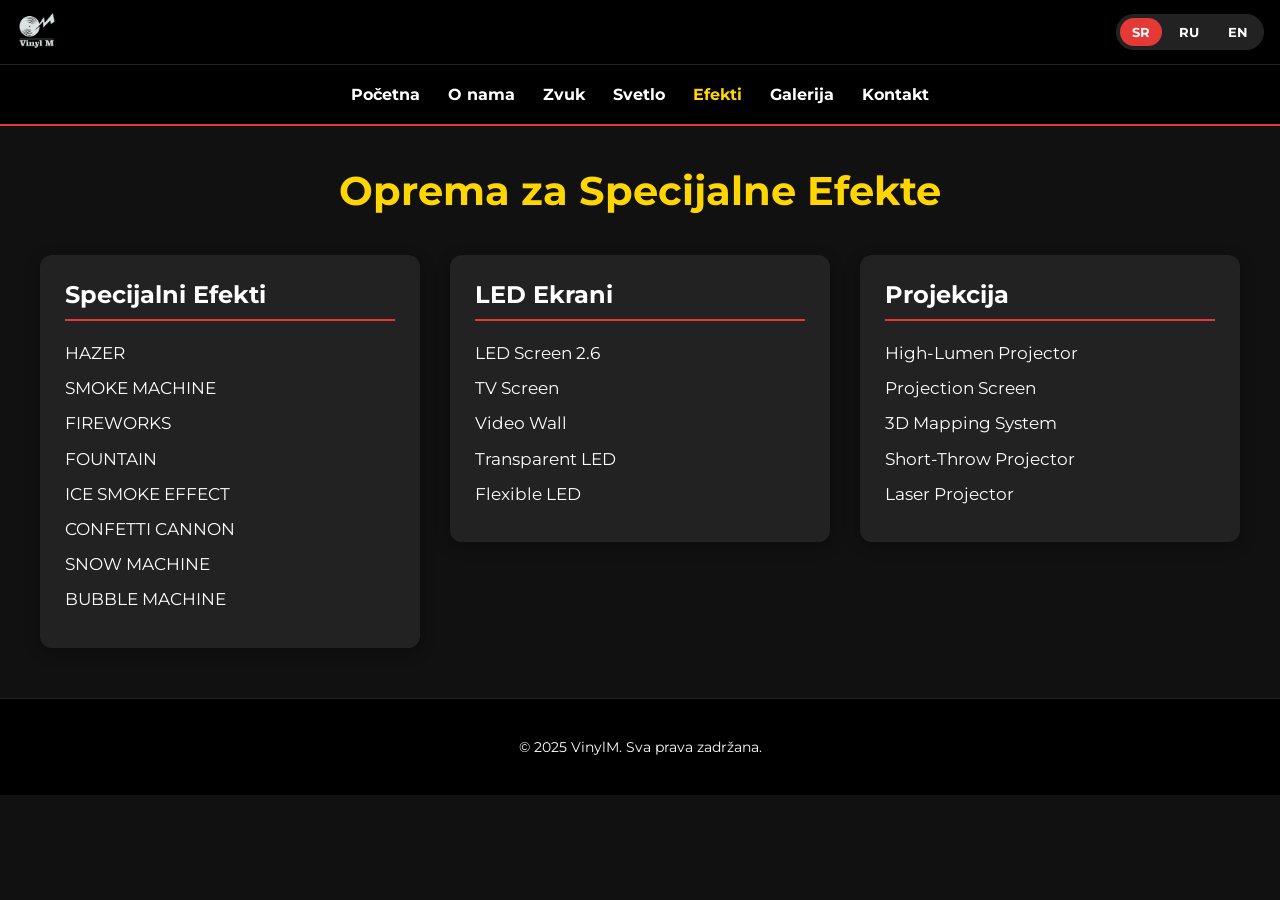
==== effects.html @ 3278a68f "Add files via upload" ====
<!DOCTYPE html>
<html lang="sr-Latn">
<head>
  <meta charset="UTF-8">
  <meta name="viewport" content="width=device-width, initial-scale=1.0">
  <title>VinylM — Specijalni Efekti</title>
  <link href="https://fonts.googleapis.com/css?family=Montserrat:400,700&display=swap" rel="stylesheet">
  <link rel="stylesheet" href="https://cdnjs.cloudflare.com/ajax/libs/font-awesome/6.1.1/css/all.min.css">
  <style>
    /* ОБЩИЕ СТИЛИ И ПЕРЕМЕННЫЕ */
    :root {
      --color-primary-red: #e53935;
      --color-accent-yellow: #ffd600;
      --color-dark: #111;
      --color-light: #fff;
      --color-gray: #222;
    }
    body {
      margin: 0;
      font-family: 'Montserrat', sans-serif;
      background: var(--color-dark);
      color: var(--color-light);
      overflow-x: hidden;
    }
    .container {
      padding: 0 16px;
      max-width: 1200px;
      margin: 0 auto;
    }

    /* АНИМАЦИЯ ПОЯВЛЕНИЯ */
    .fade-in-section {
      opacity: 0;
      transform: translateY(30px);
      transition: opacity 0.8s ease-out, transform 0.8s ease-out;
    }
    body.loaded .fade-in-section {
      opacity: 1;
      transform: translateY(0);
    }

    /* ШАПКА */
    header {
      padding: 10px 16px;
      display: flex;
      justify-content: space-between;
      align-items: center;
      background: #000;
    }
    .logo {
      height: 40px;
      width: auto;
    }
    .lang-switcher {
      display: flex;
      gap: 5px;
      background: var(--color-gray);
      border-radius: 20px;
      padding: 4px;
    }
    .lang-switcher button {
      background: none;
      border: none;
      color: var(--color-light);
      font-family: 'Montserrat', sans-serif;
      font-weight: 700;
      padding: 6px 12px;
      cursor: pointer;
      border-radius: 16px;
      transition: background 0.3s, color 0.3s;
    }
    .lang-switcher button.active {
      background: var(--color-primary-red);
      color: var(--color-light);
    }

    /* ГЛАВНОЕ МЕНЮ */
    .main-nav {
      background: #000;
      padding: 15px 0;
      border-top: 1px solid var(--color-gray);
      border-bottom: 2px solid var(--color-primary-red);
      text-align: center;
    }
    .main-nav a {
      color: var(--color-light);
      text-decoration: none;
      margin: 5px 12px;
      font-weight: 700;
      transition: color 0.3s;
      display: inline-block;
    }
    .main-nav a:hover, .main-nav a.active {
      color: var(--color-accent-yellow);
    }

    /* СТИЛИ СТРАНИЦЫ ОБОРУДОВАНИЯ */
    .page-title {
        font-size: 2.5em;
        text-align: center;
        margin: 40px 0;
        color: var(--color-accent-yellow);
    }
    .equipment-grid {
        display: grid;
        grid-template-columns: repeat(auto-fit, minmax(320px, 1fr));
        gap: 30px;
        align-items: start;
    }
    .equipment-category {
        background-color: var(--color-gray);
        border-radius: 12px;
        padding: 25px;
        box-shadow: 0 4px 15px rgba(0,0,0,0.3);
    }
    .equipment-category h3 {
        font-size: 1.5em;
        color: var(--color-light);
        margin: 0 0 20px 0;
        padding-bottom: 10px;
        border-bottom: 2px solid var(--color-primary-red);
    }
    .equipment-list {
        list-style: none;
        padding: 0;
        margin: 0;
    }
    .equipment-list li {
        margin-bottom: 10px;
        font-size: 1.05em;
        line-height: 1.5;
    }

    /* ПОДВАЛ */
    footer {
      background: #000;
      text-align: center;
      padding: 25px;
      margin-top: 50px;
      border-top: 1px solid var(--color-gray);
      font-size: 0.9em;
    }

    /* НИЖНЕЕ МЕНЮ */
    .bottom-nav {
      position: fixed;
      bottom: 0;
      left: 0;
      right: 0;
      background: #000;
      display: none;
      justify-content: space-around;
      border-top: 2px solid var(--color-primary-red);
      padding: 8px 0;
      z-index: 1000;
    }
    .bottom-nav a {
      color: var(--color-light);
      font-size: 1.5em;
      transition: color 0.3s;
    }
    .bottom-nav a:hover, .bottom-nav a.active {
      color: var(--color-accent-yellow);
    }
    
    /* Адаптивность */
    @media (max-width: 768px) {
      .bottom-nav { display: flex; }
      .page-title { font-size: 1.8em; }
    }

  </style>
</head>
<body class="">

  <header>
    <a href="index.html"><img src="images/logo.png" alt="VinylM Logo" class="logo"></a>
    <div class="lang-switcher">
      <button onclick="changeLanguage('sr')" class="active">SR</button>
      <button onclick="changeLanguage('ru')">RU</button>
      <button onclick="changeLanguage('en')">EN</button>
    </div>
  </header>
  
  <nav class="main-nav">
    <a href="index.html" data-lang-key="navHome">Главная</a>
    <a href="index.html#about" data-lang-key="navAbout">О компании</a>
    <a href="sound.html" data-lang-key="navSound">Звук</a>
    <a href="light.html" data-lang-key="navLight">Свет</a>
    <a href="effects.html" class="active" data-lang-key="navEffects">Эффекты</a>
    <a href="gallery.html" data-lang-key="navGallery">Галерея</a>
    <a href="index.html#contact" data-lang-key="navContact">Контакты</a>
  </nav>

  <main class="container">
    <h1 class="page-title fade-in-section" data-lang-key="pageTitle">Оборудование для спецэффектов</h1>

    <div class="equipment-grid">
      
      <div class="equipment-category fade-in-section">
        <h3 data-lang-key="catEffects">Спецэффекты</h3>
        <ul class="equipment-list">
          <li>HAZER</li>
          <li>SMOKE MACHINE</li>
          <li>FIREWORKS</li>
          <li>FOUNTAIN</li>
          <li>ICE SMOKE EFFECT</li>
          <li>CONFETTI CANNON</li>
          <li>SNOW MACHINE</li>
          <li>BUBBLE MACHINE</li>
        </ul>
      </div>

      <div class="equipment-category fade-in-section">
        <h3 data-lang-key="catLed">Светодиодные Экраны</h3>
        <ul class="equipment-list">
          <li>LED Screen 2.6</li>
          <li>TV Screen</li>
          <li>Video Wall</li>
          <li>Transparent LED</li>
          <li>Flexible LED</li>
        </ul>
      </div>

      <div class="equipment-category fade-in-section">
        <h3 data-lang-key="catProjection">Проекция</h3>
        <ul class="equipment-list">
          <li>High-Lumen Projector</li>
          <li>Projection Screen</li>
          <li>3D Mapping System</li>
          <li>Short-Throw Projector</li>
          <li>Laser Projector</li>
        </ul>
      </div>

    </div>
  </main>
  
  <footer>
    <p>&copy; 2025 VinylM. <span data-lang-key="footerRights">Все права защищены.</span></p>
  </footer>

  <nav class="bottom-nav">
    <a href="index.html"><i class="fas fa-home"></i></a>
    <a href="index.html#about"><i class="fas fa-info-circle"></i></a>
    <a href="gallery.html"><i class="fas fa-images"></i></a>
    <a href="index.html#contact"><i class="fas fa-envelope"></i></a>
  </nav>

  <script>
    const langData = {
      "sr": {
        "navHome": "Početna", "navAbout": "O nama", "navSound": "Zvuk", "navLight": "Svetlo", "navEffects": "Efekti", "navGallery": "Galerija", "navContact": "Kontakt",
        "pageTitle": "Oprema za Specijalne Efekte",
        "catEffects": "Specijalni Efekti",
        "catLed": "LED Ekrani",
        "catProjection": "Projekcija",
        "footerRights": "Sva prava zadržana."
      },
      "ru": {
        "navHome": "Главная", "navAbout": "О компании", "navSound": "Звук", "navLight": "Свет", "navEffects": "Эффекты", "navGallery": "Галерея", "navContact": "Контакты",
        "pageTitle": "Оборудование для Спецэффектов",
        "catEffects": "Спецэффекты",
        "catLed": "Светодиодные Экраны",
        "catProjection": "Проекция",
        "footerRights": "Все права защищены."
      },
      "en": {
        "navHome": "Home", "navAbout": "About Us", "navSound": "Sound", "navLight": "Light", "navEffects": "Effects", "navGallery": "Gallery", "navContact": "Contact",
        "pageTitle": "Special Effects Equipment",
        "catEffects": "Special Effects",
        "catLed": "LED Screens",
        "catProjection": "Projection",
        "footerRights": "All rights reserved."
      }
    };

    function changeLanguage(lang) {
        document.documentElement.lang = lang === 'sr' ? 'sr-Latn' : lang;
        document.querySelectorAll('[data-lang-key]').forEach(element => {
            const key = element.getAttribute('data-lang-key');
            if (langData[lang][key]) {
                element.innerHTML = langData[lang][key];
            }
        });
        document.querySelectorAll('.lang-switcher button').forEach(button => {
            button.classList.remove('active');
        });
        document.querySelector(`.lang-switcher button[onclick="changeLanguage('${lang}')"]`).classList.add('active');
        document.title = (lang === 'sr') ? 'VinylM — Specijalni Efekti' : (lang === 'ru') ? 'VinylM — Спецэффекты' : 'VinylM — Special Effects';
    }

    document.addEventListener('DOMContentLoaded', () => {
        changeLanguage('sr');
        setTimeout(() => {
            document.body.classList.add('loaded');
        }, 100);
    });
  </script>
</body>
</html>
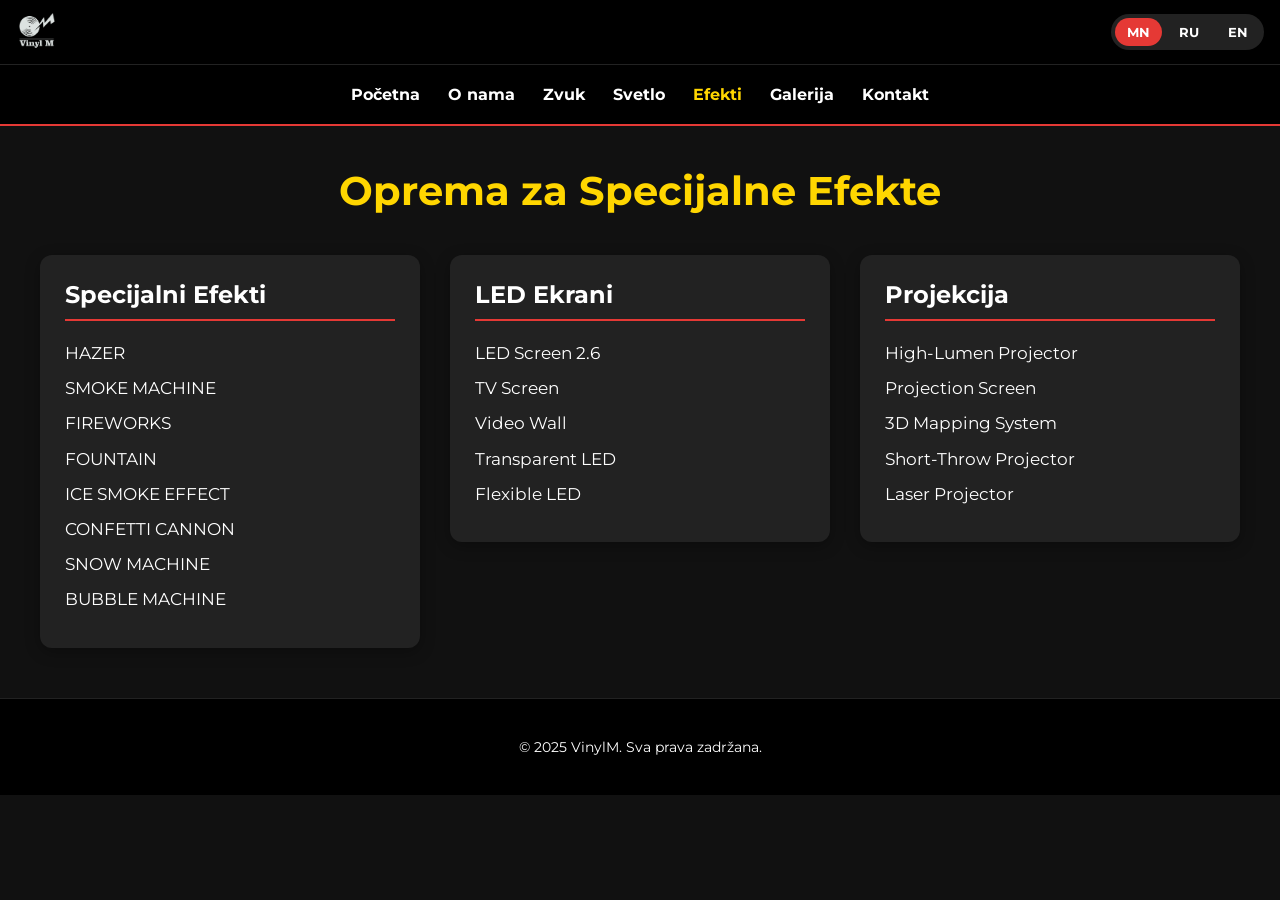
==== commit 7d6fea86: "Update effects.html" ====
--- a/effects.html
+++ b/effects.html
@@ -176,7 +176,7 @@
   <header>
     <a href="index.html"><img src="images/logo.png" alt="VinylM Logo" class="logo"></a>
     <div class="lang-switcher">
-      <button onclick="changeLanguage('sr')" class="active">SR</button>
+      <button onclick="changeLanguage('sr')" class="active">MN</button>
       <button onclick="changeLanguage('ru')">RU</button>
       <button onclick="changeLanguage('en')">EN</button>
     </div>
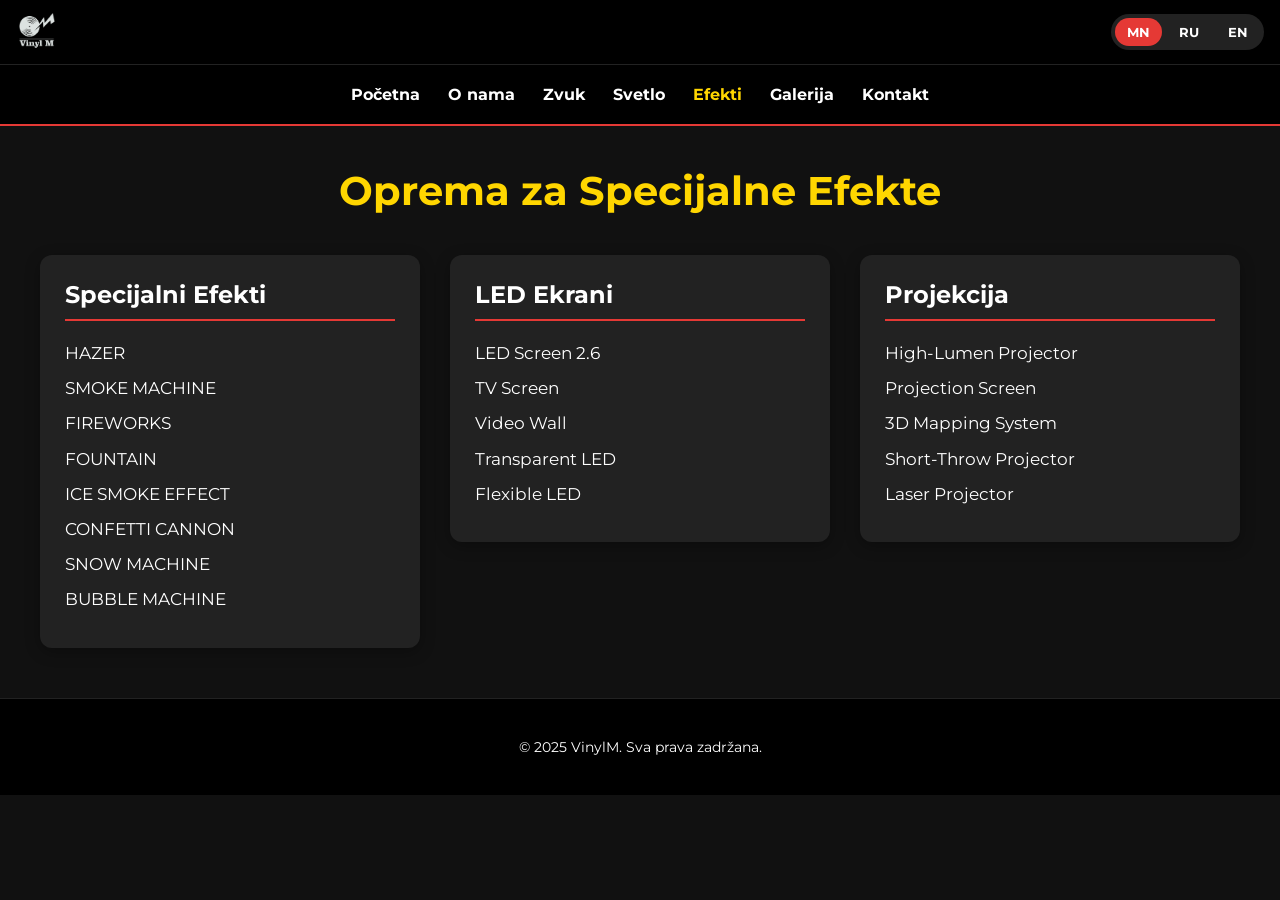
==== commit c73e6085: "Update effects.html" ====
--- a/effects.html
+++ b/effects.html
@@ -241,10 +241,10 @@
   </footer>
 
   <nav class="bottom-nav">
-    <a href="index.html"><i class="fas fa-home"></i></a>
-    <a href="index.html#about"><i class="fas fa-info-circle"></i></a>
+    <a href="main.html"><i class="fas fa-home"></i></a>
+    <a href="main.html#about"><i class="fas fa-info-circle"></i></a>
     <a href="gallery.html"><i class="fas fa-images"></i></a>
-    <a href="index.html#contact"><i class="fas fa-envelope"></i></a>
+    <a href="main.html#contact"><i class="fas fa-envelope"></i></a>
   </nav>
 
   <script>
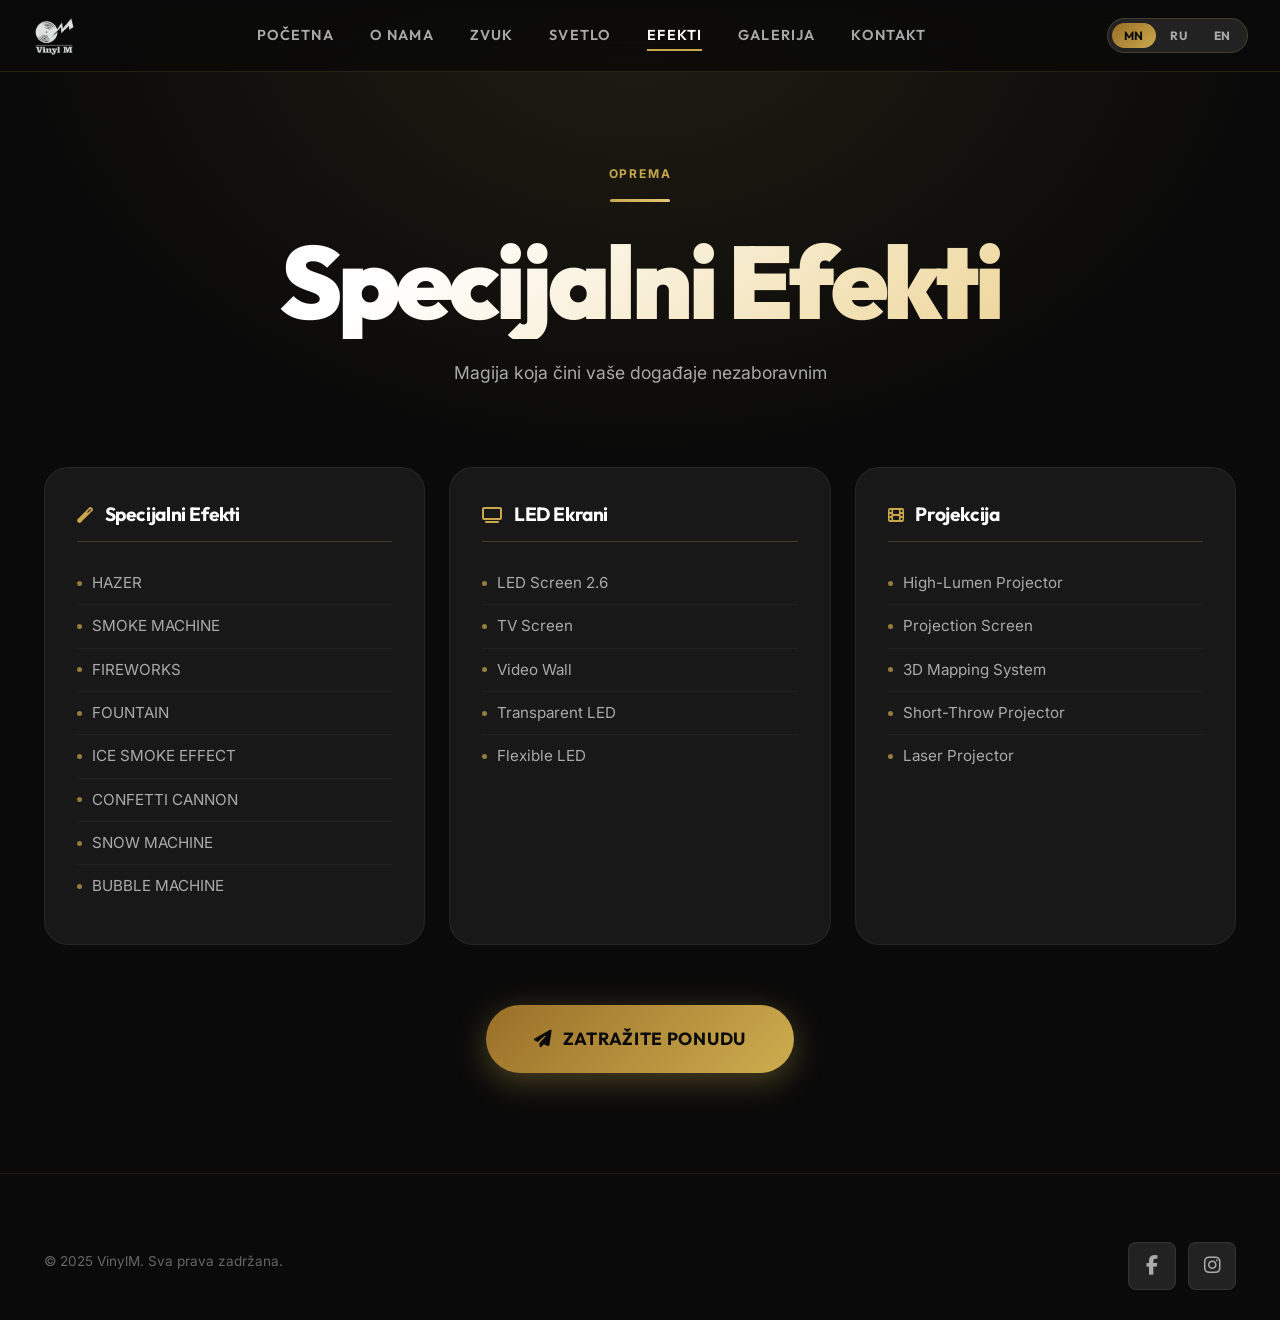
==== commit 274b89de: "Add files via upload" ====
--- a/effects.html
+++ b/effects.html
@@ -4,298 +4,175 @@
   <meta charset="UTF-8">
   <meta name="viewport" content="width=device-width, initial-scale=1.0">
   <title>VinylM — Specijalni Efekti</title>
-  <link href="https://fonts.googleapis.com/css?family=Montserrat:400,700&display=swap" rel="stylesheet">
+  <meta name="description" content="Specijalni efekti: hazer, confetti cannons, LED ekrani, video zidovi, 3D mapping i laserski projektori za nezaboravne događaje.">
+  <link rel="preconnect" href="https://fonts.googleapis.com">
+  <link rel="preconnect" href="https://fonts.gstatic.com" crossorigin>
+  <link href="https://fonts.googleapis.com/css2?family=Outfit:wght@300;400;600;700;900&family=Inter:wght@300;400;500;600&display=swap" rel="stylesheet">
   <link rel="stylesheet" href="https://cdnjs.cloudflare.com/ajax/libs/font-awesome/6.1.1/css/all.min.css">
-  <style>
-    /* ОБЩИЕ СТИЛИ И ПЕРЕМЕННЫЕ */
-    :root {
-      --color-primary-red: #e53935;
-      --color-accent-yellow: #ffd600;
-      --color-dark: #111;
-      --color-light: #fff;
-      --color-gray: #222;
-    }
-    body {
-      margin: 0;
-      font-family: 'Montserrat', sans-serif;
-      background: var(--color-dark);
-      color: var(--color-light);
-      overflow-x: hidden;
-    }
-    .container {
-      padding: 0 16px;
-      max-width: 1200px;
-      margin: 0 auto;
-    }
+  <link rel="stylesheet" href="style.css">
+</head>
+<body>
 
-    /* АНИМАЦИЯ ПОЯВЛЕНИЯ */
-    .fade-in-section {
-      opacity: 0;
-      transform: translateY(30px);
-      transition: opacity 0.8s ease-out, transform 0.8s ease-out;
-    }
-    body.loaded .fade-in-section {
-      opacity: 1;
-      transform: translateY(0);
-    }
+  <div class="scroll-progress" id="scrollProgress"></div>
 
-    /* ШАПКА */
-    header {
-      padding: 10px 16px;
-      display: flex;
-      justify-content: space-between;
-      align-items: center;
-      background: #000;
-    }
-    .logo {
-      height: 40px;
-      width: auto;
-    }
-    .lang-switcher {
-      display: flex;
-      gap: 5px;
-      background: var(--color-gray);
-      border-radius: 20px;
-      padding: 4px;
-    }
-    .lang-switcher button {
-      background: none;
-      border: none;
-      color: var(--color-light);
-      font-family: 'Montserrat', sans-serif;
-      font-weight: 700;
-      padding: 6px 12px;
-      cursor: pointer;
-      border-radius: 16px;
-      transition: background 0.3s, color 0.3s;
-    }
-    .lang-switcher button.active {
-      background: var(--color-primary-red);
-      color: var(--color-light);
-    }
-
-    /* ГЛАВНОЕ МЕНЮ */
-    .main-nav {
-      background: #000;
-      padding: 15px 0;
-      border-top: 1px solid var(--color-gray);
-      border-bottom: 2px solid var(--color-primary-red);
-      text-align: center;
-    }
-    .main-nav a {
-      color: var(--color-light);
-      text-decoration: none;
-      margin: 5px 12px;
-      font-weight: 700;
-      transition: color 0.3s;
-      display: inline-block;
-    }
-    .main-nav a:hover, .main-nav a.active {
-      color: var(--color-accent-yellow);
-    }
-
-    /* СТИЛИ СТРАНИЦЫ ОБОРУДОВАНИЯ */
-    .page-title {
-        font-size: 2.5em;
-        text-align: center;
-        margin: 40px 0;
-        color: var(--color-accent-yellow);
-    }
-    .equipment-grid {
-        display: grid;
-        grid-template-columns: repeat(auto-fit, minmax(320px, 1fr));
-        gap: 30px;
-        align-items: start;
-    }
-    .equipment-category {
-        background-color: var(--color-gray);
-        border-radius: 12px;
-        padding: 25px;
-        box-shadow: 0 4px 15px rgba(0,0,0,0.3);
-    }
-    .equipment-category h3 {
-        font-size: 1.5em;
-        color: var(--color-light);
-        margin: 0 0 20px 0;
-        padding-bottom: 10px;
-        border-bottom: 2px solid var(--color-primary-red);
-    }
-    .equipment-list {
-        list-style: none;
-        padding: 0;
-        margin: 0;
-    }
-    .equipment-list li {
-        margin-bottom: 10px;
-        font-size: 1.05em;
-        line-height: 1.5;
-    }
-
-    /* ПОДВАЛ */
-    footer {
-      background: #000;
-      text-align: center;
-      padding: 25px;
-      margin-top: 50px;
-      border-top: 1px solid var(--color-gray);
-      font-size: 0.9em;
-    }
-
-    /* НИЖНЕЕ МЕНЮ */
-    .bottom-nav {
-      position: fixed;
-      bottom: 0;
-      left: 0;
-      right: 0;
-      background: #000;
-      display: none;
-      justify-content: space-around;
-      border-top: 2px solid var(--color-primary-red);
-      padding: 8px 0;
-      z-index: 1000;
-    }
-    .bottom-nav a {
-      color: var(--color-light);
-      font-size: 1.5em;
-      transition: color 0.3s;
-    }
-    .bottom-nav a:hover, .bottom-nav a.active {
-      color: var(--color-accent-yellow);
-    }
-    
-    /* Адаптивность */
-    @media (max-width: 768px) {
-      .bottom-nav { display: flex; }
-      .page-title { font-size: 1.8em; }
-    }
-
-  </style>
-</head>
-<body class="">
-
-  <header>
-    <a href="index.html"><img src="images/logo.png" alt="VinylM Logo" class="logo"></a>
-    <div class="lang-switcher">
-      <button onclick="changeLanguage('sr')" class="active">MN</button>
-      <button onclick="changeLanguage('ru')">RU</button>
-      <button onclick="changeLanguage('en')">EN</button>
+  <header class="site-header" id="siteHeader">
+    <a href="index.html" class="header-logo"><img src="images/logo.png" alt="VinylM Logo"></a>
+    <nav class="header-nav">
+      <a href="main.html" data-lang-key="navHome">Početna</a>
+      <a href="main.html#about" data-lang-key="navAbout">O nama</a>
+      <a href="sound.html" data-lang-key="navSound">Zvuk</a>
+      <a href="light.html" data-lang-key="navLight">Svetlo</a>
+      <a href="effects.html" class="active" data-lang-key="navEffects">Efekti</a>
+      <a href="gallery.html" data-lang-key="navGallery">Galerija</a>
+      <a href="main.html#contact" data-lang-key="navContact">Kontakt</a>
+    </nav>
+    <div class="header-right">
+      <div class="lang-switcher">
+        <button onclick="changeLanguage('sr')" class="active" id="langBtn-sr">MN</button>
+        <button onclick="changeLanguage('ru')" id="langBtn-ru">RU</button>
+        <button onclick="changeLanguage('en')" id="langBtn-en">EN</button>
+      </div>
+      <button class="hamburger" id="hamburger"><span></span><span></span><span></span></button>
     </div>
   </header>
-  
-  <nav class="main-nav">
-    <a href="index.html" data-lang-key="navHome">Главная</a>
-    <a href="index.html#about" data-lang-key="navAbout">О компании</a>
-    <a href="sound.html" data-lang-key="navSound">Звук</a>
-    <a href="light.html" data-lang-key="navLight">Свет</a>
-    <a href="effects.html" class="active" data-lang-key="navEffects">Эффекты</a>
-    <a href="gallery.html" data-lang-key="navGallery">Галерея</a>
-    <a href="index.html#contact" data-lang-key="navContact">Контакты</a>
+
+  <nav class="mobile-nav" id="mobileNav">
+    <a href="main.html" data-lang-key="navHome">Početna</a>
+    <a href="main.html#about" data-lang-key="navAbout">O nama</a>
+    <a href="sound.html" data-lang-key="navSound">Zvuk</a>
+    <a href="light.html" data-lang-key="navLight">Svetlo</a>
+    <a href="effects.html" class="active" data-lang-key="navEffects">Efekti</a>
+    <a href="gallery.html" data-lang-key="navGallery">Galerija</a>
+    <a href="main.html#contact" data-lang-key="navContact">Kontakt</a>
+    <div class="lang-switcher" style="margin-top:20px">
+      <button onclick="changeLanguage('sr')" class="active" id="mLangBtn-sr">MN</button>
+      <button onclick="changeLanguage('ru')" id="mLangBtn-ru">RU</button>
+      <button onclick="changeLanguage('en')" id="mLangBtn-en">EN</button>
+    </div>
   </nav>
 
-  <main class="container">
-    <h1 class="page-title fade-in-section" data-lang-key="pageTitle">Оборудование для спецэффектов</h1>
+  <div class="page-hero">
+    <div class="container">
+      <span class="section-label" data-lang-key="pageLabel">Oprema</span>
+      <div class="gold-divider"></div>
+      <h1 class="page-hero-title reveal" data-lang-key="pageTitle">Specijalni Efekti</h1>
+      <p class="page-hero-sub reveal delay-1" data-lang-key="pageSub">Magija koja čini vaše događaje nezaboravnim</p>
+    </div>
+  </div>
 
-    <div class="equipment-grid">
-      
-      <div class="equipment-category fade-in-section">
-        <h3 data-lang-key="catEffects">Спецэффекты</h3>
-        <ul class="equipment-list">
-          <li>HAZER</li>
-          <li>SMOKE MACHINE</li>
-          <li>FIREWORKS</li>
-          <li>FOUNTAIN</li>
-          <li>ICE SMOKE EFFECT</li>
-          <li>CONFETTI CANNON</li>
-          <li>SNOW MACHINE</li>
-          <li>BUBBLE MACHINE</li>
-        </ul>
+  <main class="section" style="padding-top:0;">
+    <div class="container">
+      <div class="equipment-grid">
+
+        <div class="equipment-category reveal">
+          <h3><i class="fas fa-magic"></i> <span data-lang-key="catEffects">Specijalni Efekti</span></h3>
+          <ul class="equipment-list">
+            <li>HAZER</li>
+            <li>SMOKE MACHINE</li>
+            <li>FIREWORKS</li>
+            <li>FOUNTAIN</li>
+            <li>ICE SMOKE EFFECT</li>
+            <li>CONFETTI CANNON</li>
+            <li>SNOW MACHINE</li>
+            <li>BUBBLE MACHINE</li>
+          </ul>
+        </div>
+
+        <div class="equipment-category reveal delay-1">
+          <h3><i class="fas fa-tv"></i> <span data-lang-key="catLed">LED Ekrani</span></h3>
+          <ul class="equipment-list">
+            <li>LED Screen 2.6</li>
+            <li>TV Screen</li>
+            <li>Video Wall</li>
+            <li>Transparent LED</li>
+            <li>Flexible LED</li>
+          </ul>
+        </div>
+
+        <div class="equipment-category reveal delay-2">
+          <h3><i class="fas fa-film"></i> <span data-lang-key="catProjection">Projekcija</span></h3>
+          <ul class="equipment-list">
+            <li>High-Lumen Projector</li>
+            <li>Projection Screen</li>
+            <li>3D Mapping System</li>
+            <li>Short-Throw Projector</li>
+            <li>Laser Projector</li>
+          </ul>
+        </div>
+
       </div>
 
-      <div class="equipment-category fade-in-section">
-        <h3 data-lang-key="catLed">Светодиодные Экраны</h3>
-        <ul class="equipment-list">
-          <li>LED Screen 2.6</li>
-          <li>TV Screen</li>
-          <li>Video Wall</li>
-          <li>Transparent LED</li>
-          <li>Flexible LED</li>
-        </ul>
+      <div style="text-align:center; margin-top:60px;" class="reveal">
+        <a href="main.html#contact" class="btn btn-primary btn-lg">
+          <i class="fas fa-paper-plane"></i>
+          <span data-lang-key="ctaBtn">Zatražite ponudu</span>
+        </a>
       </div>
-
-      <div class="equipment-category fade-in-section">
-        <h3 data-lang-key="catProjection">Проекция</h3>
-        <ul class="equipment-list">
-          <li>High-Lumen Projector</li>
-          <li>Projection Screen</li>
-          <li>3D Mapping System</li>
-          <li>Short-Throw Projector</li>
-          <li>Laser Projector</li>
-        </ul>
-      </div>
-
     </div>
   </main>
-  
-  <footer>
-    <p>&copy; 2025 VinylM. <span data-lang-key="footerRights">Все права защищены.</span></p>
+
+  <footer class="site-footer">
+    <div class="container">
+      <div class="footer-bottom" style="padding-top:0; border-top:none;">
+        <p>&copy; 2025 VinylM. <span data-lang-key="footerRights">Sva prava zadržana.</span></p>
+        <div class="social-links">
+          <a href="https://www.facebook.com/share/198Ar6UoX1/" target="_blank" class="social-btn"><i class="fab fa-facebook-f"></i></a>
+          <a href="https://www.instagram.com/_vinyl_m/" target="_blank" class="social-btn"><i class="fab fa-instagram"></i></a>
+        </div>
+      </div>
+    </div>
   </footer>
 
   <nav class="bottom-nav">
-    <a href="main.html"><i class="fas fa-home"></i></a>
-    <a href="main.html#about"><i class="fas fa-info-circle"></i></a>
-    <a href="gallery.html"><i class="fas fa-images"></i></a>
-    <a href="main.html#contact"><i class="fas fa-envelope"></i></a>
+    <a href="main.html"><i class="fas fa-home"></i><span data-lang-key="navHome">Home</span></a>
+    <a href="effects.html" class="active"><i class="fas fa-magic"></i><span data-lang-key="navEffects">Efekti</span></a>
+    <a href="gallery.html"><i class="fas fa-images"></i><span data-lang-key="navGallery">Gallery</span></a>
+    <a href="main.html#contact"><i class="fas fa-envelope"></i><span data-lang-key="navContact">Contact</span></a>
   </nav>
 
   <script>
     const langData = {
       "sr": {
-        "navHome": "Početna", "navAbout": "O nama", "navSound": "Zvuk", "navLight": "Svetlo", "navEffects": "Efekti", "navGallery": "Galerija", "navContact": "Kontakt",
-        "pageTitle": "Oprema za Specijalne Efekte",
-        "catEffects": "Specijalni Efekti",
-        "catLed": "LED Ekrani",
-        "catProjection": "Projekcija",
-        "footerRights": "Sva prava zadržana."
+        "pageLabel": "Oprema", "pageTitle": "Specijalni Efekti", "pageSub": "Magija koja čini vaše događaje nezaboravnim",
+        "catEffects": "Specijalni Efekti", "catLed": "LED Ekrani", "catProjection": "Projekcija",
+        "ctaBtn": "Zatražite ponudu", "footerRights": "Sva prava zadržana.",
+        "navHome": "Početna", "navAbout": "O nama", "navSound": "Zvuk", "navLight": "Svetlo", "navEffects": "Efekti", "navGallery": "Galerija", "navContact": "Kontakt"
       },
       "ru": {
-        "navHome": "Главная", "navAbout": "О компании", "navSound": "Звук", "navLight": "Свет", "navEffects": "Эффекты", "navGallery": "Галерея", "navContact": "Контакты",
-        "pageTitle": "Оборудование для Спецэффектов",
-        "catEffects": "Спецэффекты",
-        "catLed": "Светодиодные Экраны",
-        "catProjection": "Проекция",
-        "footerRights": "Все права защищены."
+        "pageLabel": "Оборудование", "pageTitle": "Спецэффекты", "pageSub": "Магия, которая делает ваши мероприятия незабываемыми",
+        "catEffects": "Спецэффекты", "catLed": "Светодиодные Экраны", "catProjection": "Проекция",
+        "ctaBtn": "Запросить предложение", "footerRights": "Все права защищены.",
+        "navHome": "Главная", "navAbout": "О компании", "navSound": "Звук", "navLight": "Свет", "navEffects": "Эффекты", "navGallery": "Галерея", "navContact": "Контакты"
       },
       "en": {
-        "navHome": "Home", "navAbout": "About Us", "navSound": "Sound", "navLight": "Light", "navEffects": "Effects", "navGallery": "Gallery", "navContact": "Contact",
-        "pageTitle": "Special Effects Equipment",
-        "catEffects": "Special Effects",
-        "catLed": "LED Screens",
-        "catProjection": "Projection",
-        "footerRights": "All rights reserved."
+        "pageLabel": "Equipment", "pageTitle": "Special Effects", "pageSub": "Magic that makes your events unforgettable",
+        "catEffects": "Special Effects", "catLed": "LED Screens", "catProjection": "Projection",
+        "ctaBtn": "Get a Quote", "footerRights": "All rights reserved.",
+        "navHome": "Home", "navAbout": "About Us", "navSound": "Sound", "navLight": "Light", "navEffects": "Effects", "navGallery": "Gallery", "navContact": "Contact"
       }
     };
-
     function changeLanguage(lang) {
-        document.documentElement.lang = lang === 'sr' ? 'sr-Latn' : lang;
-        document.querySelectorAll('[data-lang-key]').forEach(element => {
-            const key = element.getAttribute('data-lang-key');
-            if (langData[lang][key]) {
-                element.innerHTML = langData[lang][key];
-            }
-        });
-        document.querySelectorAll('.lang-switcher button').forEach(button => {
-            button.classList.remove('active');
-        });
-        document.querySelector(`.lang-switcher button[onclick="changeLanguage('${lang}')"]`).classList.add('active');
-        document.title = (lang === 'sr') ? 'VinylM — Specijalni Efekti' : (lang === 'ru') ? 'VinylM — Спецэффекты' : 'VinylM — Special Effects';
+      document.documentElement.lang = lang === 'sr' ? 'sr-Latn' : lang;
+      const data = langData[lang];
+      document.querySelectorAll('[data-lang-key]').forEach(el => { const k = el.getAttribute('data-lang-key'); if (data[k]) el.innerHTML = data[k]; });
+      ['sr','ru','en'].forEach(l => {
+        const b1 = document.getElementById(`langBtn-${l}`), b2 = document.getElementById(`mLangBtn-${l}`);
+        if (b1) b1.classList.toggle('active', l === lang);
+        if (b2) b2.classList.toggle('active', l === lang);
+      });
+      document.title = lang === 'ru' ? 'VinylM — Спецэффекты' : lang === 'en' ? 'VinylM — Special Effects' : 'VinylM — Specijalni Efekti';
     }
-
-    document.addEventListener('DOMContentLoaded', () => {
-        changeLanguage('sr');
-        setTimeout(() => {
-            document.body.classList.add('loaded');
-        }, 100);
-    });
+    const hamburger = document.getElementById('hamburger');
+    const mobileNav = document.getElementById('mobileNav');
+    hamburger.addEventListener('click', () => { hamburger.classList.toggle('open'); mobileNav.classList.toggle('open'); });
+    window.addEventListener('scroll', () => {
+      const s = document.documentElement.scrollTop, h = document.documentElement.scrollHeight - document.documentElement.clientHeight;
+      document.getElementById('scrollProgress').style.width = (s/h*100) + '%';
+      document.getElementById('siteHeader').classList.toggle('scrolled', s > 50);
+    }, { passive: true });
+    const obs = new IntersectionObserver((es) => { es.forEach(e => { if (e.isIntersecting) { e.target.classList.add('visible'); obs.unobserve(e.target); } }); }, { threshold: 0.1 });
+    document.querySelectorAll('.reveal').forEach(el => obs.observe(el));
+    document.addEventListener('DOMContentLoaded', () => changeLanguage('sr'));
   </script>
 </body>
 </html>
--- a/style.css
+++ b/style.css
@@ -0,0 +1,1113 @@
+/* ========================================
+   VINYLM 2026 — GLOBAL DESIGN SYSTEM
+   Dark gold luxury event production
+   ======================================== */
+
+@import url('https://fonts.googleapis.com/css2?family=Outfit:wght@300;400;600;700;900&family=Inter:wght@300;400;500;600&display=swap');
+
+/* ---- DESIGN TOKENS ---- */
+:root {
+  --gold:        #C9A84C;
+  --gold-light:  #E8C97A;
+  --gold-dark:   #9A6F28;
+  --black:       #0A0A0A;
+  --dark:        #111111;
+  --dark-2:      #181818;
+  --dark-3:      #222222;
+  --dark-4:      #2A2A2A;
+  --white:       #FFFFFF;
+  --gray-light:  #AAAAAA;
+  --gray:        #666666;
+  --accent-red:  #C0392B;
+
+  --font-display: 'Outfit', sans-serif;
+  --font-body:    'Inter', sans-serif;
+
+  --radius-sm:   8px;
+  --radius-md:   16px;
+  --radius-lg:   24px;
+  --radius-xl:   36px;
+
+  --shadow-gold: 0 0 40px rgba(201,168,76,0.18);
+  --shadow-card: 0 8px 32px rgba(0,0,0,0.5);
+  --shadow-hover: 0 16px 48px rgba(0,0,0,0.7);
+
+  --transition: 0.35s cubic-bezier(0.4, 0, 0.2, 1);
+  --transition-fast: 0.2s ease;
+}
+
+/* ---- RESET & BASE ---- */
+*, *::before, *::after { box-sizing: border-box; margin: 0; padding: 0; }
+html { scroll-behavior: smooth; }
+body {
+  font-family: var(--font-body);
+  background: var(--black);
+  color: var(--white);
+  overflow-x: hidden;
+  line-height: 1.6;
+}
+img { max-width: 100%; display: block; }
+a { text-decoration: none; color: inherit; }
+button, input, textarea, select {
+  font-family: var(--font-body);
+  font-size: 1em;
+}
+
+/* ---- TYPOGRAPHY ---- */
+h1, h2, h3, h4 {
+  font-family: var(--font-display);
+  letter-spacing: -0.02em;
+  line-height: 1.1;
+}
+.display-xl {
+  font-size: clamp(3.5rem, 10vw, 9rem);
+  font-weight: 900;
+  letter-spacing: -0.04em;
+  line-height: 0.95;
+}
+.display-lg {
+  font-size: clamp(2.5rem, 6vw, 5rem);
+  font-weight: 900;
+  letter-spacing: -0.03em;
+}
+.display-md {
+  font-size: clamp(1.8rem, 4vw, 3rem);
+  font-weight: 700;
+}
+.display-sm {
+  font-size: clamp(1.3rem, 2.5vw, 1.8rem);
+  font-weight: 600;
+}
+.text-gold { color: var(--gold); }
+.text-gray { color: var(--gray-light); }
+
+/* ---- LAYOUT ---- */
+.container {
+  max-width: 1240px;
+  margin: 0 auto;
+  padding: 0 24px;
+}
+.section { padding: 100px 0; }
+.section-sm { padding: 60px 0; }
+
+/* ---- GOLD DIVIDER ---- */
+.gold-divider {
+  width: 60px;
+  height: 3px;
+  background: linear-gradient(90deg, var(--gold), var(--gold-light));
+  border-radius: 2px;
+  margin: 0 auto 24px;
+}
+.gold-divider.left { margin: 0 0 24px; }
+
+/* ---- HEADER ---- */
+.site-header {
+  position: fixed;
+  top: 0; left: 0; right: 0;
+  z-index: 1000;
+  padding: 0 32px;
+  height: 72px;
+  display: flex;
+  align-items: center;
+  justify-content: space-between;
+  background: rgba(10,10,10,0.85);
+  backdrop-filter: blur(20px);
+  -webkit-backdrop-filter: blur(20px);
+  border-bottom: 1px solid rgba(201,168,76,0.15);
+  transition: background var(--transition);
+}
+.site-header.scrolled {
+  background: rgba(10,10,10,0.98);
+  box-shadow: 0 4px 30px rgba(0,0,0,0.5);
+}
+.header-logo img {
+  height: 42px;
+  width: auto;
+}
+.header-nav {
+  display: flex;
+  gap: 36px;
+  align-items: center;
+}
+.header-nav a {
+  font-family: var(--font-display);
+  font-weight: 600;
+  font-size: 0.9rem;
+  letter-spacing: 0.08em;
+  text-transform: uppercase;
+  color: var(--gray-light);
+  transition: color var(--transition-fast);
+  position: relative;
+}
+.header-nav a::after {
+  content: '';
+  position: absolute;
+  bottom: -4px; left: 0; right: 0;
+  height: 2px;
+  background: var(--gold);
+  transform: scaleX(0);
+  transition: transform var(--transition-fast);
+}
+.header-nav a:hover, .header-nav a.active { color: var(--white); }
+.header-nav a:hover::after, .header-nav a.active::after { transform: scaleX(1); }
+
+.header-right {
+  display: flex;
+  align-items: center;
+  gap: 20px;
+}
+
+/* ---- LANG SWITCHER ---- */
+.lang-switcher {
+  display: flex;
+  gap: 2px;
+  background: var(--dark-3);
+  border-radius: 30px;
+  padding: 4px;
+  border: 1px solid rgba(201,168,76,0.2);
+}
+.lang-switcher button {
+  background: none;
+  border: none;
+  color: var(--gray-light);
+  font-family: var(--font-display);
+  font-weight: 700;
+  font-size: 0.75rem;
+  letter-spacing: 0.06em;
+  padding: 5px 12px;
+  cursor: pointer;
+  border-radius: 20px;
+  transition: background var(--transition-fast), color var(--transition-fast);
+}
+.lang-switcher button.active {
+  background: linear-gradient(135deg, var(--gold-dark), var(--gold));
+  color: var(--black);
+}
+.lang-switcher button:hover:not(.active) { color: var(--white); }
+
+/* ---- HAMBURGER ---- */
+.hamburger {
+  display: none;
+  flex-direction: column;
+  gap: 5px;
+  background: none;
+  border: none;
+  cursor: pointer;
+  padding: 8px;
+}
+.hamburger span {
+  display: block;
+  width: 24px;
+  height: 2px;
+  background: var(--white);
+  border-radius: 2px;
+  transition: transform var(--transition), opacity var(--transition);
+}
+.hamburger.open span:nth-child(1) { transform: translateY(7px) rotate(45deg); }
+.hamburger.open span:nth-child(2) { opacity: 0; }
+.hamburger.open span:nth-child(3) { transform: translateY(-7px) rotate(-45deg); }
+
+/* ---- MOBILE NAV ---- */
+.mobile-nav {
+  position: fixed;
+  top: 72px; left: 0; right: 0;
+  background: rgba(10,10,10,0.97);
+  backdrop-filter: blur(20px);
+  z-index: 999;
+  padding: 24px 32px 40px;
+  display: flex;
+  flex-direction: column;
+  gap: 8px;
+  transform: translateY(-110%);
+  transition: transform var(--transition);
+}
+.mobile-nav.open { transform: translateY(0); }
+.mobile-nav a {
+  font-family: var(--font-display);
+  font-weight: 700;
+  font-size: 1.4rem;
+  color: var(--gray-light);
+  padding: 14px 0;
+  border-bottom: 1px solid var(--dark-3);
+  transition: color var(--transition-fast), padding-left var(--transition-fast);
+}
+.mobile-nav a:hover, .mobile-nav a.active {
+  color: var(--gold);
+  padding-left: 16px;
+}
+.mobile-nav .lang-switcher {
+  margin-top: 20px;
+  align-self: flex-start;
+}
+
+/* ---- HERO ---- */
+.hero {
+  position: relative;
+  min-height: 100vh;
+  display: flex;
+  align-items: center;
+  justify-content: center;
+  overflow: hidden;
+  padding-top: 72px;
+}
+.hero-bg {
+  position: absolute;
+  inset: 0;
+  background-size: cover;
+  background-position: center;
+  background-repeat: no-repeat;
+  transform: scale(1.08);
+  transition: transform 8s ease;
+}
+.hero.loaded .hero-bg { transform: scale(1); }
+.hero-overlay {
+  position: absolute;
+  inset: 0;
+  background: linear-gradient(
+    to bottom,
+    rgba(0,0,0,0.3) 0%,
+    rgba(0,0,0,0.55) 50%,
+    rgba(0,0,0,0.85) 100%
+  );
+}
+.hero-content {
+  position: relative;
+  z-index: 2;
+  text-align: center;
+  max-width: 900px;
+  padding: 0 24px;
+}
+.hero-badge {
+  display: inline-flex;
+  align-items: center;
+  gap: 8px;
+  background: rgba(201,168,76,0.15);
+  border: 1px solid rgba(201,168,76,0.4);
+  border-radius: 30px;
+  padding: 8px 20px;
+  font-size: 0.8rem;
+  font-weight: 600;
+  letter-spacing: 0.1em;
+  text-transform: uppercase;
+  color: var(--gold-light);
+  margin-bottom: 32px;
+}
+.hero-badge::before {
+  content: '';
+  width: 8px; height: 8px;
+  background: var(--gold);
+  border-radius: 50%;
+  animation: pulse 2s infinite;
+}
+@keyframes pulse {
+  0%, 100% { opacity: 1; transform: scale(1); }
+  50% { opacity: 0.5; transform: scale(1.5); }
+}
+.hero-title {
+  font-family: var(--font-display);
+  font-size: clamp(4rem, 12vw, 11rem);
+  font-weight: 900;
+  letter-spacing: -0.04em;
+  line-height: 0.9;
+  margin-bottom: 28px;
+  background: linear-gradient(135deg, #fff 40%, var(--gold-light) 100%);
+  -webkit-background-clip: text;
+  -webkit-text-fill-color: transparent;
+  background-clip: text;
+}
+.hero-sub {
+  font-size: clamp(1rem, 2vw, 1.3rem);
+  color: rgba(255,255,255,0.7);
+  max-width: 560px;
+  margin: 0 auto 48px;
+  font-weight: 300;
+  line-height: 1.7;
+}
+.hero-actions {
+  display: flex;
+  gap: 16px;
+  justify-content: center;
+  flex-wrap: wrap;
+}
+.hero-scroll {
+  position: absolute;
+  bottom: 40px;
+  left: 50%;
+  transform: translateX(-50%);
+  z-index: 2;
+  display: flex;
+  flex-direction: column;
+  align-items: center;
+  gap: 8px;
+  color: rgba(255,255,255,0.4);
+  font-size: 0.75rem;
+  letter-spacing: 0.1em;
+  text-transform: uppercase;
+  animation: bounce 2s infinite;
+}
+.hero-scroll i { font-size: 1.5em; }
+@keyframes bounce {
+  0%, 100% { transform: translateX(-50%) translateY(0); }
+  50% { transform: translateX(-50%) translateY(-10px); }
+}
+
+/* ---- BUTTONS ---- */
+.btn {
+  display: inline-flex;
+  align-items: center;
+  gap: 10px;
+  padding: 16px 36px;
+  border-radius: 50px;
+  font-family: var(--font-display);
+  font-weight: 700;
+  font-size: 0.95rem;
+  letter-spacing: 0.04em;
+  text-transform: uppercase;
+  cursor: pointer;
+  border: none;
+  transition: all var(--transition);
+  position: relative;
+  overflow: hidden;
+}
+.btn-primary {
+  background: linear-gradient(135deg, var(--gold-dark), var(--gold), var(--gold-light));
+  background-size: 200% 100%;
+  background-position: 0% 50%;
+  color: var(--black);
+  box-shadow: 0 8px 32px rgba(201,168,76,0.35);
+}
+.btn-primary:hover {
+  background-position: 100% 50%;
+  box-shadow: 0 12px 48px rgba(201,168,76,0.55);
+  transform: translateY(-2px);
+}
+.btn-outline {
+  background: transparent;
+  border: 2px solid rgba(255,255,255,0.3);
+  color: var(--white);
+}
+.btn-outline:hover {
+  border-color: var(--gold);
+  color: var(--gold);
+  transform: translateY(-2px);
+}
+.btn-lg { padding: 20px 48px; font-size: 1.1rem; }
+.btn-sm { padding: 12px 24px; font-size: 0.85rem; }
+
+/* ---- SECTION HEADER ---- */
+.section-header { text-align: center; margin-bottom: 64px; }
+.section-label {
+  display: inline-block;
+  font-size: 0.75rem;
+  font-weight: 700;
+  letter-spacing: 0.15em;
+  text-transform: uppercase;
+  color: var(--gold);
+  margin-bottom: 16px;
+}
+.section-title-main {
+  font-family: var(--font-display);
+  font-size: clamp(2rem, 5vw, 3.5rem);
+  font-weight: 900;
+  color: var(--white);
+  margin-bottom: 16px;
+}
+.section-desc {
+  font-size: 1.1rem;
+  color: var(--gray-light);
+  max-width: 560px;
+  margin: 0 auto;
+  line-height: 1.7;
+}
+
+/* ---- ABOUT ---- */
+.about-grid {
+  display: grid;
+  grid-template-columns: 1fr 1fr;
+  gap: 80px;
+  align-items: center;
+}
+.about-text .section-header { text-align: left; }
+.about-text .gold-divider { margin: 0 0 24px; }
+.about-body p {
+  color: var(--gray-light);
+  line-height: 1.8;
+  margin-bottom: 20px;
+  font-size: 1.05rem;
+}
+.about-quote {
+  margin-top: 36px;
+  padding: 24px 28px;
+  border-left: 3px solid var(--gold);
+  background: rgba(201,168,76,0.06);
+  border-radius: 0 var(--radius-sm) var(--radius-sm) 0;
+  font-style: italic;
+  color: var(--gold-light);
+  font-size: 0.95rem;
+}
+.about-visual {
+  position: relative;
+}
+.about-img-main {
+  width: 100%;
+  border-radius: var(--radius-lg);
+  object-fit: cover;
+  aspect-ratio: 4/5;
+  box-shadow: var(--shadow-card);
+}
+.about-badge-float {
+  position: absolute;
+  bottom: -24px;
+  left: -24px;
+  background: linear-gradient(135deg, var(--gold-dark), var(--gold));
+  border-radius: var(--radius-md);
+  padding: 20px 28px;
+  box-shadow: 0 12px 40px rgba(201,168,76,0.4);
+}
+.about-badge-float .num {
+  font-family: var(--font-display);
+  font-size: 2.5rem;
+  font-weight: 900;
+  color: var(--black);
+  line-height: 1;
+}
+.about-badge-float .label {
+  font-size: 0.8rem;
+  color: rgba(0,0,0,0.7);
+  font-weight: 600;
+  text-transform: uppercase;
+  letter-spacing: 0.08em;
+}
+
+/* ---- SERVICES CARDS ---- */
+.services-grid {
+  display: grid;
+  grid-template-columns: repeat(3, 1fr);
+  gap: 24px;
+}
+.service-card {
+  background: var(--dark-2);
+  border: 1px solid rgba(255,255,255,0.06);
+  border-radius: var(--radius-lg);
+  padding: 40px 32px;
+  position: relative;
+  overflow: hidden;
+  transition: all var(--transition);
+  cursor: pointer;
+  text-decoration: none;
+  display: block;
+}
+.service-card::before {
+  content: '';
+  position: absolute;
+  top: 0; left: 0; right: 0;
+  height: 2px;
+  background: linear-gradient(90deg, transparent, var(--gold), transparent);
+  transform: scaleX(0);
+  transition: transform var(--transition);
+}
+.service-card:hover {
+  transform: translateY(-8px);
+  border-color: rgba(201,168,76,0.2);
+  box-shadow: var(--shadow-gold);
+}
+.service-card:hover::before { transform: scaleX(1); }
+.service-icon {
+  width: 64px; height: 64px;
+  background: rgba(201,168,76,0.1);
+  border-radius: var(--radius-md);
+  display: flex; align-items: center; justify-content: center;
+  font-size: 1.8rem;
+  color: var(--gold);
+  margin-bottom: 28px;
+  transition: background var(--transition);
+}
+.service-card:hover .service-icon { background: rgba(201,168,76,0.2); }
+.service-card h3 {
+  font-family: var(--font-display);
+  font-size: 1.4rem;
+  font-weight: 700;
+  color: var(--white);
+  margin-bottom: 12px;
+}
+.service-card p {
+  color: var(--gray-light);
+  font-size: 0.95rem;
+  line-height: 1.7;
+  margin-bottom: 24px;
+}
+.service-link {
+  display: flex;
+  align-items: center;
+  gap: 8px;
+  color: var(--gold);
+  font-size: 0.85rem;
+  font-weight: 700;
+  letter-spacing: 0.06em;
+  text-transform: uppercase;
+  transition: gap var(--transition-fast);
+}
+.service-card:hover .service-link { gap: 14px; }
+
+/* ---- CASES ---- */
+.cases-grid {
+  display: grid;
+  grid-template-columns: 1fr 1fr;
+  gap: 32px;
+}
+.case-card {
+  background: var(--dark-2);
+  border: 1px solid rgba(255,255,255,0.06);
+  border-radius: var(--radius-lg);
+  padding: 40px;
+  transition: all var(--transition);
+}
+.case-card:hover {
+  border-color: rgba(201,168,76,0.2);
+  box-shadow: var(--shadow-gold);
+  transform: translateY(-4px);
+}
+.case-card-header {
+  display: flex;
+  align-items: center;
+  gap: 16px;
+  margin-bottom: 28px;
+}
+.case-card-icon {
+  width: 48px; height: 48px;
+  background: rgba(201,168,76,0.1);
+  border-radius: var(--radius-sm);
+  display: flex; align-items: center; justify-content: center;
+  font-size: 1.4rem;
+  color: var(--gold);
+  flex-shrink: 0;
+}
+.case-card h3 {
+  font-family: var(--font-display);
+  font-size: 1.3rem;
+  font-weight: 700;
+  color: var(--gold);
+  padding-bottom: 12px;
+  border-bottom: 1px solid rgba(201,168,76,0.2);
+  flex: 1;
+}
+.case-list {
+  list-style: none;
+}
+.case-list li {
+  padding: 10px 0;
+  border-bottom: 1px solid rgba(255,255,255,0.04);
+  color: var(--gray-light);
+  font-size: 1rem;
+  display: flex;
+  align-items: center;
+  gap: 12px;
+  transition: color var(--transition-fast);
+}
+.case-list li::before {
+  content: '';
+  width: 6px; height: 6px;
+  background: var(--gold);
+  border-radius: 50%;
+  flex-shrink: 0;
+}
+.case-list li:hover { color: var(--white); }
+.case-list li:last-child { border-bottom: none; }
+
+/* ---- STATS ---- */
+.stats-section {
+  background: var(--dark-2);
+  border-top: 1px solid rgba(201,168,76,0.1);
+  border-bottom: 1px solid rgba(201,168,76,0.1);
+}
+.stats-grid {
+  display: grid;
+  grid-template-columns: repeat(4, 1fr);
+  gap: 0;
+}
+.stat-item {
+  text-align: center;
+  padding: 60px 24px;
+  border-right: 1px solid rgba(255,255,255,0.06);
+  position: relative;
+  transition: background var(--transition);
+}
+.stat-item:last-child { border-right: none; }
+.stat-item:hover { background: rgba(201,168,76,0.04); }
+.stat-number {
+  font-family: var(--font-display);
+  font-size: clamp(2.5rem, 5vw, 4rem);
+  font-weight: 900;
+  background: linear-gradient(135deg, var(--gold-dark), var(--gold-light));
+  -webkit-background-clip: text;
+  -webkit-text-fill-color: transparent;
+  background-clip: text;
+  line-height: 1;
+  margin-bottom: 12px;
+}
+.stat-label {
+  font-size: 0.85rem;
+  color: var(--gray-light);
+  text-transform: uppercase;
+  letter-spacing: 0.1em;
+  font-weight: 600;
+}
+
+/* ---- GALLERY ---- */
+.gallery-masonry {
+  columns: 3;
+  column-gap: 16px;
+}
+.gallery-item {
+  break-inside: avoid;
+  margin-bottom: 16px;
+  border-radius: var(--radius-md);
+  overflow: hidden;
+  position: relative;
+  cursor: pointer;
+}
+.gallery-item img, .gallery-item video {
+  width: 100%;
+  display: block;
+  transition: transform var(--transition);
+}
+.gallery-item::after {
+  content: '';
+  position: absolute;
+  inset: 0;
+  background: linear-gradient(to top, rgba(0,0,0,0.6), transparent 60%);
+  opacity: 0;
+  transition: opacity var(--transition);
+}
+.gallery-item:hover img { transform: scale(1.06); }
+.gallery-item:hover::after { opacity: 1; }
+.gallery-zoom {
+  position: absolute;
+  top: 50%; left: 50%;
+  transform: translate(-50%, -50%) scale(0.7);
+  z-index: 3;
+  color: var(--white);
+  font-size: 2rem;
+  opacity: 0;
+  transition: all var(--transition);
+}
+.gallery-item:hover .gallery-zoom {
+  opacity: 1;
+  transform: translate(-50%, -50%) scale(1);
+}
+.video-item { aspect-ratio: 9/16; }
+.play-icon {
+  position: absolute;
+  top: 50%; left: 50%;
+  transform: translate(-50%, -50%);
+  z-index: 3;
+  width: 64px; height: 64px;
+  background: rgba(201,168,76,0.9);
+  border-radius: 50%;
+  display: flex; align-items: center; justify-content: center;
+  color: var(--black);
+  font-size: 1.4rem;
+  transition: all var(--transition);
+}
+.gallery-item:hover .play-icon { transform: translate(-50%, -50%) scale(1.15); }
+.gallery-section-title {
+  font-family: var(--font-display);
+  font-size: 1.5rem;
+  font-weight: 700;
+  color: var(--white);
+  margin-bottom: 24px;
+  display: flex;
+  align-items: center;
+  gap: 16px;
+}
+.gallery-section-title::after {
+  content: '';
+  flex: 1;
+  height: 1px;
+  background: rgba(255,255,255,0.08);
+}
+
+/* ---- EQUIPMENT PAGE ---- */
+.equipment-grid {
+  display: grid;
+  grid-template-columns: repeat(auto-fit, minmax(320px, 1fr));
+  gap: 24px;
+}
+.equipment-category {
+  background: var(--dark-2);
+  border: 1px solid rgba(255,255,255,0.06);
+  border-radius: var(--radius-lg);
+  padding: 36px 32px;
+  transition: all var(--transition);
+}
+.equipment-category:hover {
+  border-color: rgba(201,168,76,0.2);
+  box-shadow: var(--shadow-gold);
+  transform: translateY(-4px);
+}
+.equipment-category h3 {
+  font-family: var(--font-display);
+  font-size: 1.2rem;
+  font-weight: 700;
+  color: var(--white);
+  margin-bottom: 20px;
+  padding-bottom: 16px;
+  border-bottom: 1px solid rgba(201,168,76,0.25);
+  display: flex;
+  align-items: center;
+  gap: 12px;
+}
+.equipment-category h3 i {
+  color: var(--gold);
+  font-size: 1rem;
+}
+.equipment-list {
+  list-style: none;
+}
+.equipment-list li {
+  padding: 9px 0;
+  border-bottom: 1px solid rgba(255,255,255,0.04);
+  color: var(--gray-light);
+  font-size: 0.95rem;
+  display: flex;
+  align-items: center;
+  gap: 10px;
+  transition: color var(--transition-fast), padding-left var(--transition-fast);
+}
+.equipment-list li::before {
+  content: '';
+  width: 5px; height: 5px;
+  background: var(--gold);
+  border-radius: 50%;
+  flex-shrink: 0;
+  opacity: 0.7;
+}
+.equipment-list li:hover { color: var(--white); padding-left: 6px; }
+.equipment-list li:last-child { border-bottom: none; }
+
+/* ---- CONTACT / CTA ---- */
+.cta-section {
+  background: linear-gradient(135deg, var(--dark-2) 0%, rgba(201,168,76,0.08) 100%);
+  border: 1px solid rgba(201,168,76,0.15);
+  border-radius: var(--radius-xl);
+  padding: 80px 60px;
+  text-align: center;
+  position: relative;
+  overflow: hidden;
+}
+.cta-section::before {
+  content: '';
+  position: absolute;
+  top: -50%; left: -50%;
+  width: 200%; height: 200%;
+  background: radial-gradient(ellipse at center, rgba(201,168,76,0.08) 0%, transparent 60%);
+  pointer-events: none;
+}
+.cta-section h2 {
+  font-family: var(--font-display);
+  font-size: clamp(2rem, 5vw, 3.5rem);
+  font-weight: 900;
+  margin-bottom: 20px;
+}
+.cta-section p {
+  color: var(--gray-light);
+  font-size: 1.15rem;
+  max-width: 520px;
+  margin: 0 auto 40px;
+  line-height: 1.7;
+}
+
+/* ---- CONTACT INFO ---- */
+.contact-grid {
+  display: grid;
+  grid-template-columns: 1fr 1fr;
+  gap: 60px;
+  align-items: start;
+}
+.contact-info-block {
+  display: flex;
+  flex-direction: column;
+  gap: 24px;
+}
+.contact-item {
+  display: flex;
+  align-items: flex-start;
+  gap: 20px;
+  padding: 24px;
+  background: var(--dark-2);
+  border: 1px solid rgba(255,255,255,0.06);
+  border-radius: var(--radius-md);
+  transition: all var(--transition);
+}
+.contact-item:hover {
+  border-color: rgba(201,168,76,0.25);
+  transform: translateX(6px);
+}
+.contact-item-icon {
+  width: 48px; height: 48px;
+  background: rgba(201,168,76,0.1);
+  border-radius: var(--radius-sm);
+  display: flex; align-items: center; justify-content: center;
+  color: var(--gold);
+  font-size: 1.2rem;
+  flex-shrink: 0;
+}
+.contact-item-text strong {
+  display: block;
+  font-family: var(--font-display);
+  font-weight: 700;
+  margin-bottom: 4px;
+}
+.contact-item-text span, .contact-item-text a {
+  color: var(--gray-light);
+  font-size: 0.95rem;
+  transition: color var(--transition-fast);
+}
+.contact-item-text a:hover { color: var(--gold); }
+
+/* ---- SOCIAL ---- */
+.social-links {
+  display: flex;
+  gap: 12px;
+  margin-top: 8px;
+}
+.social-btn {
+  width: 48px; height: 48px;
+  background: var(--dark-3);
+  border: 1px solid rgba(255,255,255,0.08);
+  border-radius: var(--radius-sm);
+  display: flex; align-items: center; justify-content: center;
+  color: var(--gray-light);
+  font-size: 1.2rem;
+  transition: all var(--transition);
+  text-decoration: none;
+}
+.social-btn:hover {
+  background: rgba(201,168,76,0.15);
+  border-color: var(--gold);
+  color: var(--gold);
+  transform: translateY(-3px);
+}
+
+/* ---- CONTACT FORM ---- */
+.contact-form {
+  background: var(--dark-2);
+  border: 1px solid rgba(255,255,255,0.06);
+  border-radius: var(--radius-lg);
+  padding: 40px;
+}
+.form-group {
+  margin-bottom: 20px;
+}
+.form-group label {
+  display: block;
+  font-size: 0.8rem;
+  font-weight: 700;
+  text-transform: uppercase;
+  letter-spacing: 0.08em;
+  color: var(--gray-light);
+  margin-bottom: 8px;
+}
+.form-group input,
+.form-group textarea,
+.form-group select {
+  width: 100%;
+  background: var(--dark-3);
+  border: 1px solid rgba(255,255,255,0.08);
+  border-radius: var(--radius-sm);
+  padding: 14px 18px;
+  color: var(--white);
+  font-size: 0.95rem;
+  transition: border-color var(--transition-fast), box-shadow var(--transition-fast);
+  appearance: none;
+}
+.form-group input:focus,
+.form-group textarea:focus,
+.form-group select:focus {
+  outline: none;
+  border-color: var(--gold);
+  box-shadow: 0 0 0 3px rgba(201,168,76,0.1);
+}
+.form-group input::placeholder,
+.form-group textarea::placeholder { color: var(--gray); }
+.form-group textarea { resize: vertical; min-height: 130px; }
+.form-row { display: grid; grid-template-columns: 1fr 1fr; gap: 16px; }
+
+/* ---- PAGE HERO (inner pages) ---- */
+.page-hero {
+  padding: 160px 0 80px;
+  text-align: center;
+  position: relative;
+  overflow: hidden;
+}
+.page-hero::before {
+  content: '';
+  position: absolute;
+  inset: 0;
+  background: radial-gradient(ellipse at 50% 0%, rgba(201,168,76,0.12) 0%, transparent 70%);
+  pointer-events: none;
+}
+.page-hero-title {
+  font-family: var(--font-display);
+  font-size: clamp(3rem, 8vw, 7rem);
+  font-weight: 900;
+  letter-spacing: -0.04em;
+  background: linear-gradient(135deg, #fff 30%, var(--gold-light) 100%);
+  -webkit-background-clip: text;
+  -webkit-text-fill-color: transparent;
+  background-clip: text;
+  margin-bottom: 20px;
+}
+.page-hero-sub {
+  color: var(--gray-light);
+  font-size: 1.1rem;
+  max-width: 500px;
+  margin: 0 auto;
+}
+
+/* ---- FOOTER ---- */
+.site-footer {
+  background: var(--black);
+  border-top: 1px solid rgba(201,168,76,0.1);
+  padding: 60px 0 30px;
+}
+.footer-inner {
+  display: grid;
+  grid-template-columns: 2fr 1fr 1fr;
+  gap: 60px;
+  margin-bottom: 48px;
+}
+.footer-brand .footer-logo { height: 40px; margin-bottom: 20px; }
+.footer-brand p {
+  color: var(--gray-light);
+  font-size: 0.9rem;
+  line-height: 1.7;
+  max-width: 280px;
+}
+.footer-col h4 {
+  font-family: var(--font-display);
+  font-size: 0.8rem;
+  font-weight: 700;
+  letter-spacing: 0.12em;
+  text-transform: uppercase;
+  color: var(--gold);
+  margin-bottom: 20px;
+}
+.footer-col ul {
+  list-style: none;
+  display: flex;
+  flex-direction: column;
+  gap: 10px;
+}
+.footer-col ul li a {
+  color: var(--gray-light);
+  font-size: 0.9rem;
+  transition: color var(--transition-fast);
+}
+.footer-col ul li a:hover { color: var(--white); }
+.footer-bottom {
+  border-top: 1px solid rgba(255,255,255,0.06);
+  padding-top: 24px;
+  display: flex;
+  justify-content: space-between;
+  align-items: center;
+}
+.footer-bottom p { color: var(--gray); font-size: 0.85rem; }
+
+/* ---- BOTTOM NAV (mobile) ---- */
+.bottom-nav {
+  position: fixed;
+  bottom: 0; left: 0; right: 0;
+  background: rgba(10,10,10,0.97);
+  backdrop-filter: blur(20px);
+  border-top: 1px solid rgba(201,168,76,0.15);
+  display: none;
+  justify-content: space-around;
+  align-items: center;
+  padding: 10px 0 max(10px, env(safe-area-inset-bottom));
+  z-index: 1000;
+}
+.bottom-nav a {
+  display: flex;
+  flex-direction: column;
+  align-items: center;
+  gap: 4px;
+  color: var(--gray);
+  font-size: 1.4rem;
+  transition: color var(--transition-fast);
+  text-decoration: none;
+  padding: 6px 12px;
+}
+.bottom-nav a span {
+  font-size: 0.6rem;
+  font-weight: 700;
+  letter-spacing: 0.06em;
+  text-transform: uppercase;
+}
+.bottom-nav a:hover, .bottom-nav a.active { color: var(--gold); }
+
+/* ---- FADE IN ANIMATIONS ---- */
+.reveal {
+  opacity: 0;
+  transform: translateY(40px);
+  transition: opacity 0.7s ease, transform 0.7s ease;
+}
+.reveal.delay-1 { transition-delay: 0.1s; }
+.reveal.delay-2 { transition-delay: 0.2s; }
+.reveal.delay-3 { transition-delay: 0.3s; }
+.reveal.delay-4 { transition-delay: 0.4s; }
+.reveal.visible {
+  opacity: 1;
+  transform: translateY(0);
+}
+
+/* ---- SCROLL PROGRESS BAR ---- */
+.scroll-progress {
+  position: fixed;
+  top: 0; left: 0;
+  height: 3px;
+  background: linear-gradient(90deg, var(--gold-dark), var(--gold-light));
+  z-index: 9999;
+  width: 0%;
+  transition: width 0.1s linear;
+}
+
+/* ========================================
+   RESPONSIVE
+   ======================================== */
+@media (max-width: 1024px) {
+  .header-nav { display: none; }
+  .hamburger { display: flex; }
+  .about-grid { grid-template-columns: 1fr; gap: 40px; }
+  .about-visual { display: none; }
+  .services-grid { grid-template-columns: 1fr 1fr; }
+  .stats-grid { grid-template-columns: repeat(2, 1fr); }
+  .stat-item:nth-child(2) { border-right: none; }
+  .footer-inner { grid-template-columns: 1fr 1fr; gap: 40px; }
+  .footer-brand { grid-column: 1 / -1; }
+}
+
+@media (max-width: 768px) {
+  .section { padding: 70px 0; }
+  .services-grid { grid-template-columns: 1fr; }
+  .cases-grid { grid-template-columns: 1fr; }
+  .contact-grid { grid-template-columns: 1fr; }
+  .cta-section { padding: 50px 24px; }
+  .gallery-masonry { columns: 2; }
+  .equipment-grid { grid-template-columns: 1fr; }
+  .stats-grid { grid-template-columns: repeat(2, 1fr); }
+  .form-row { grid-template-columns: 1fr; }
+  .footer-inner { grid-template-columns: 1fr; gap: 32px; }
+  .footer-bottom { flex-direction: column; gap: 12px; text-align: center; }
+  .bottom-nav { display: flex; }
+  body { padding-bottom: 70px; }
+  .site-header { padding: 0 16px; }
+  .hero-actions { flex-direction: column; align-items: center; }
+  .btn-lg { width: 100%; max-width: 320px; justify-content: center; }
+}
+
+@media (max-width: 480px) {
+  .gallery-masonry { columns: 1; }
+  .stats-grid { grid-template-columns: 1fr 1fr; }
+  .page-hero { padding: 130px 0 60px; }
+}
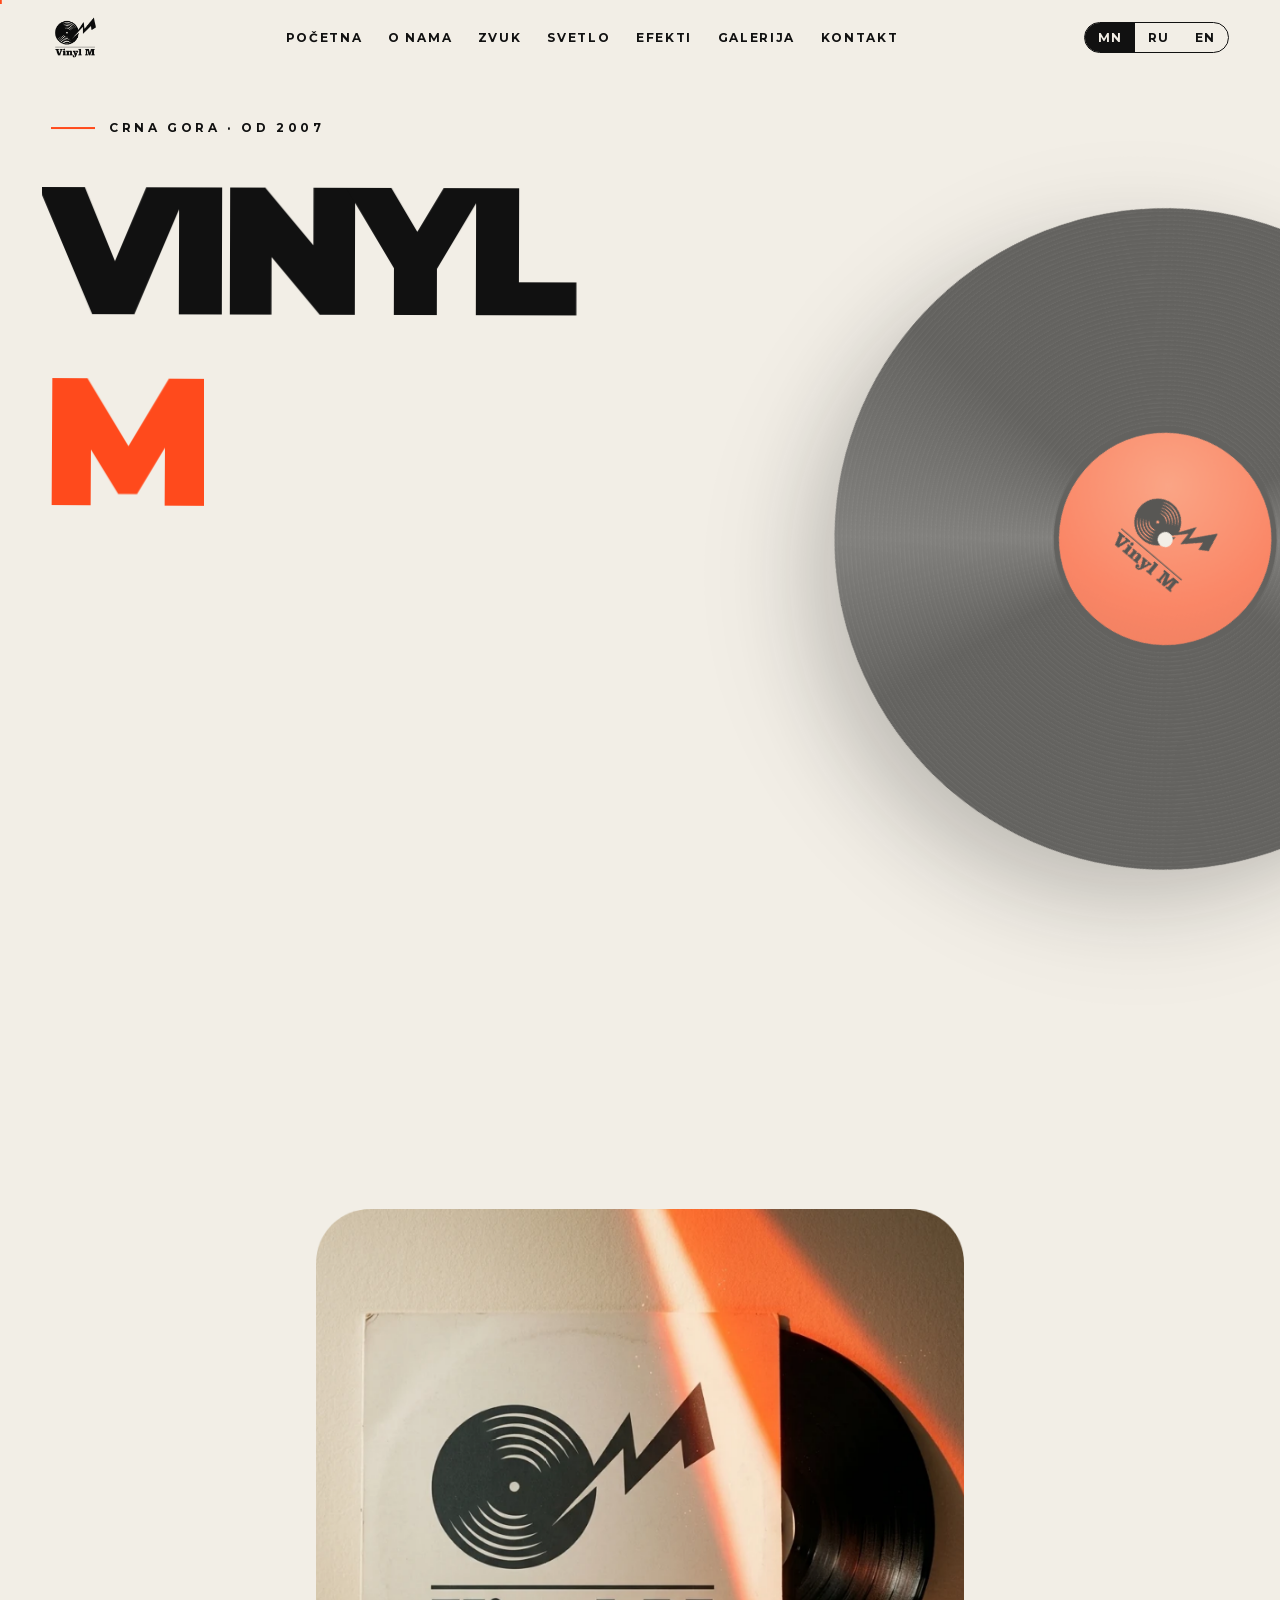
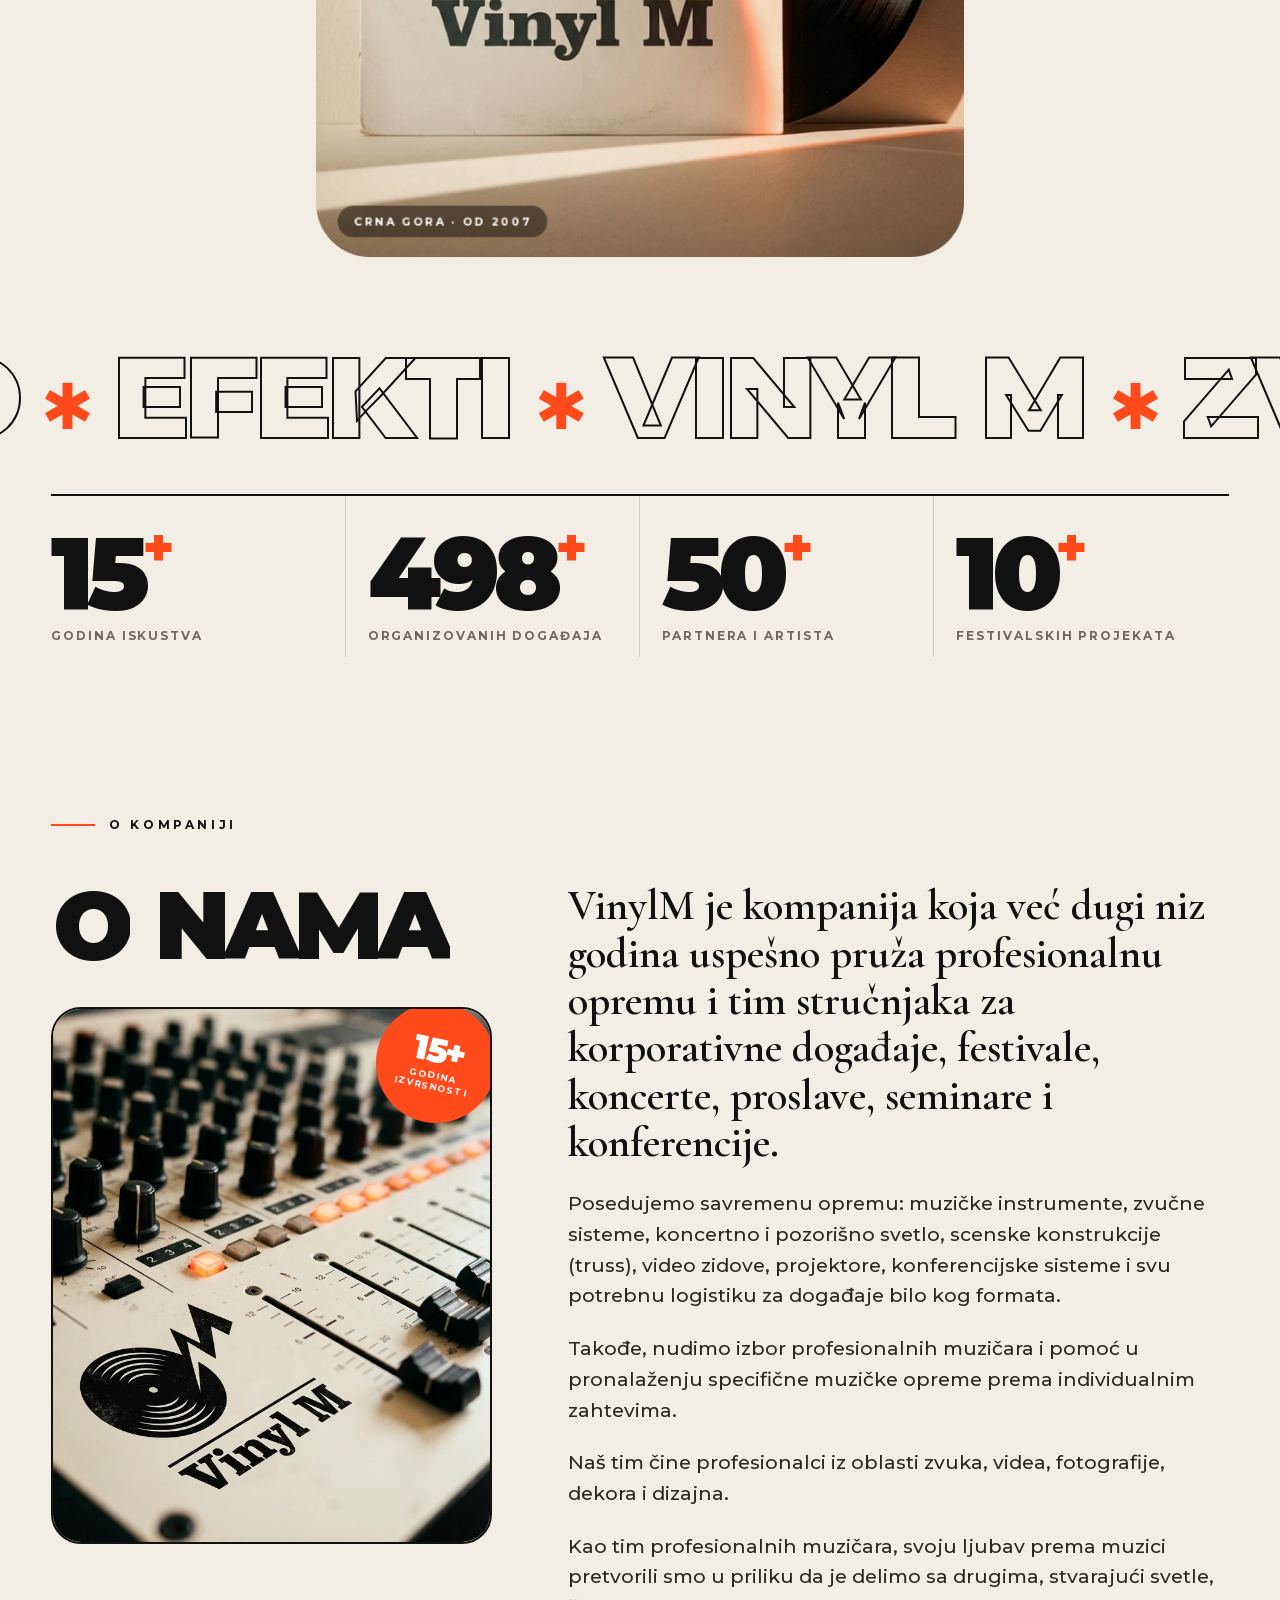
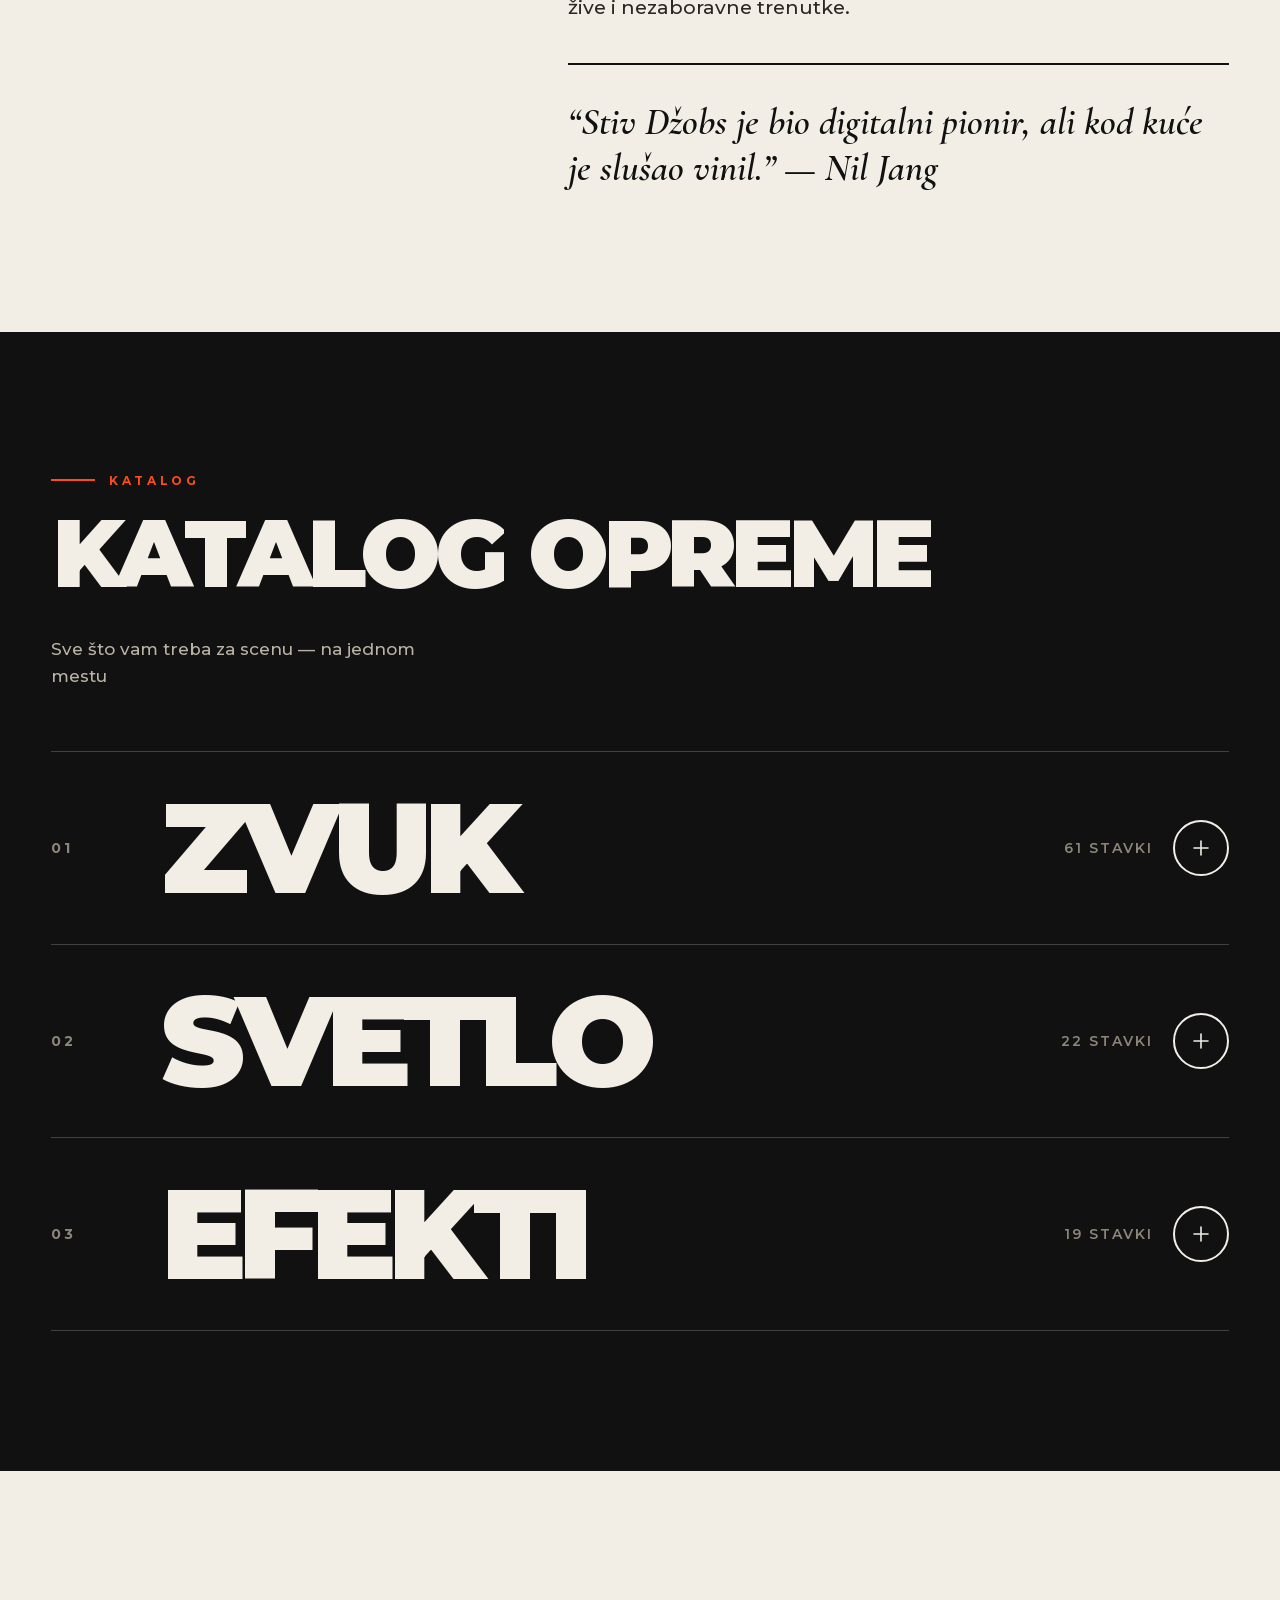
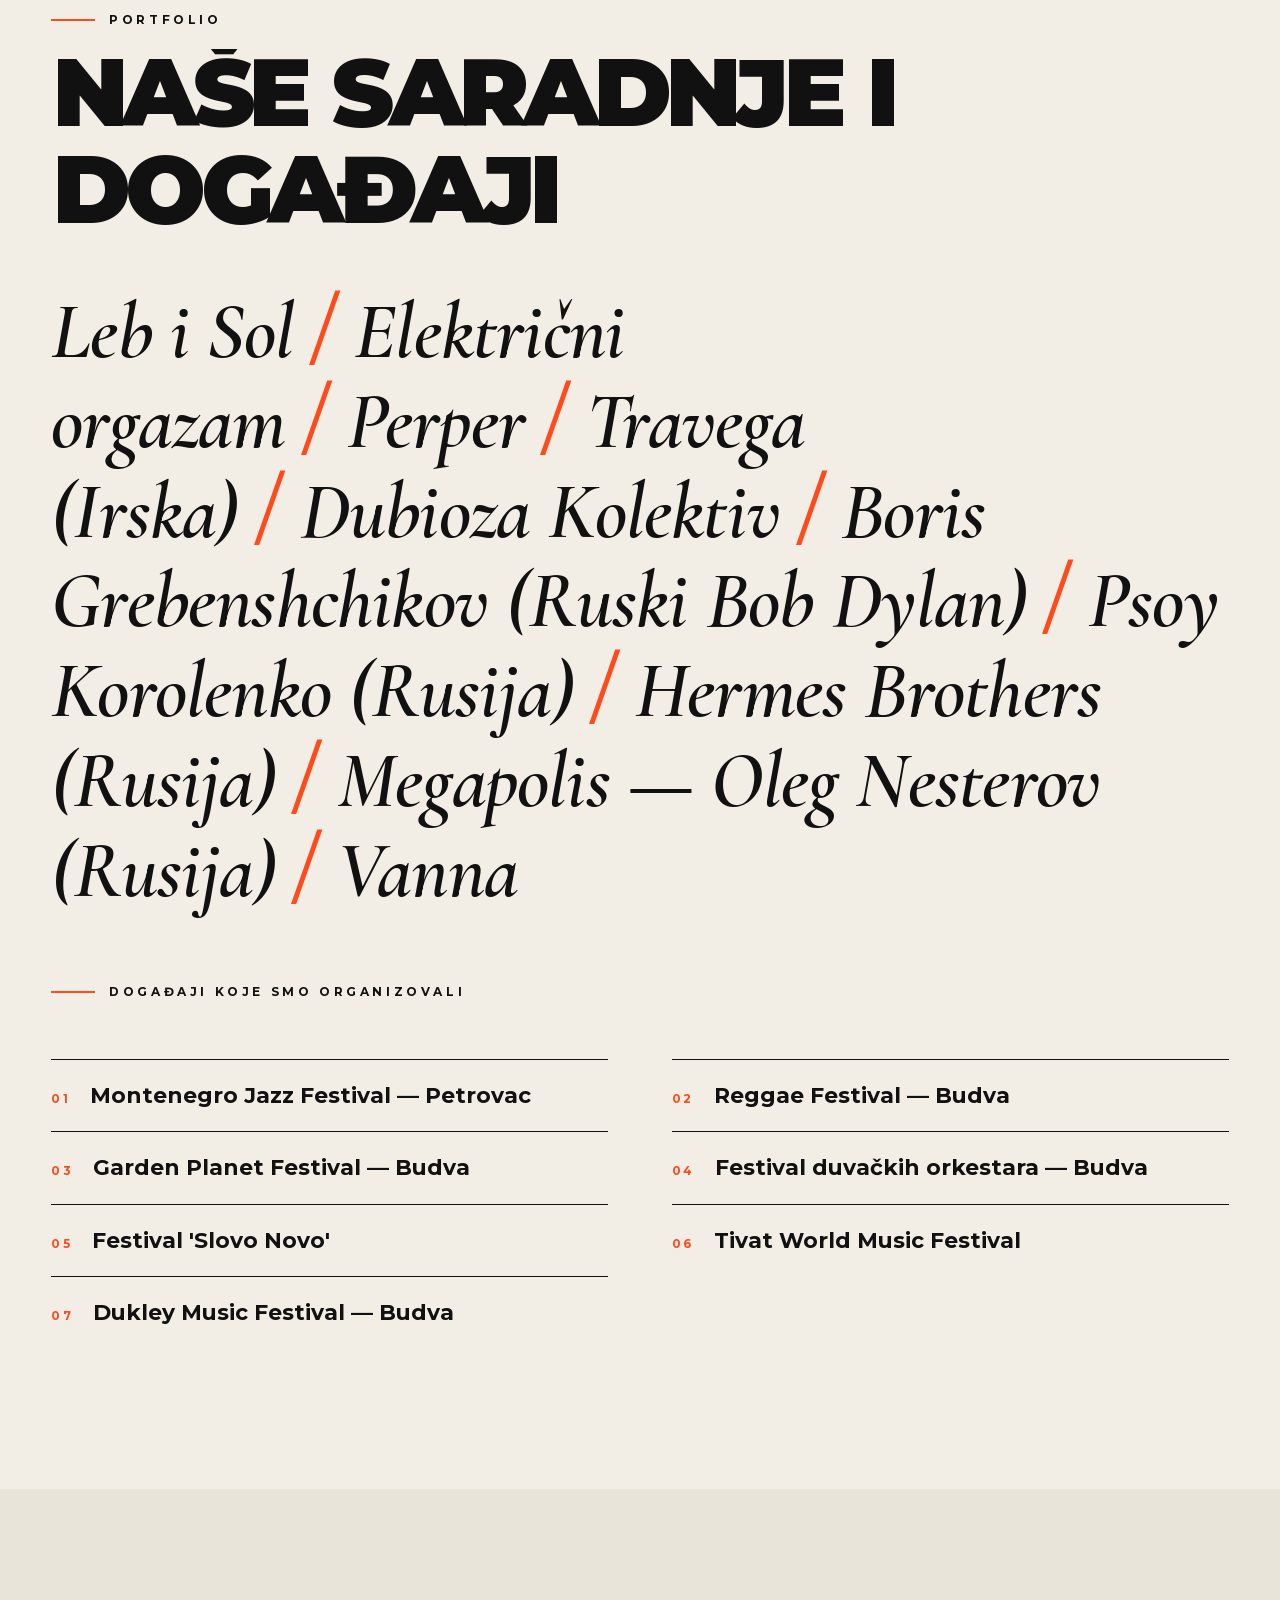
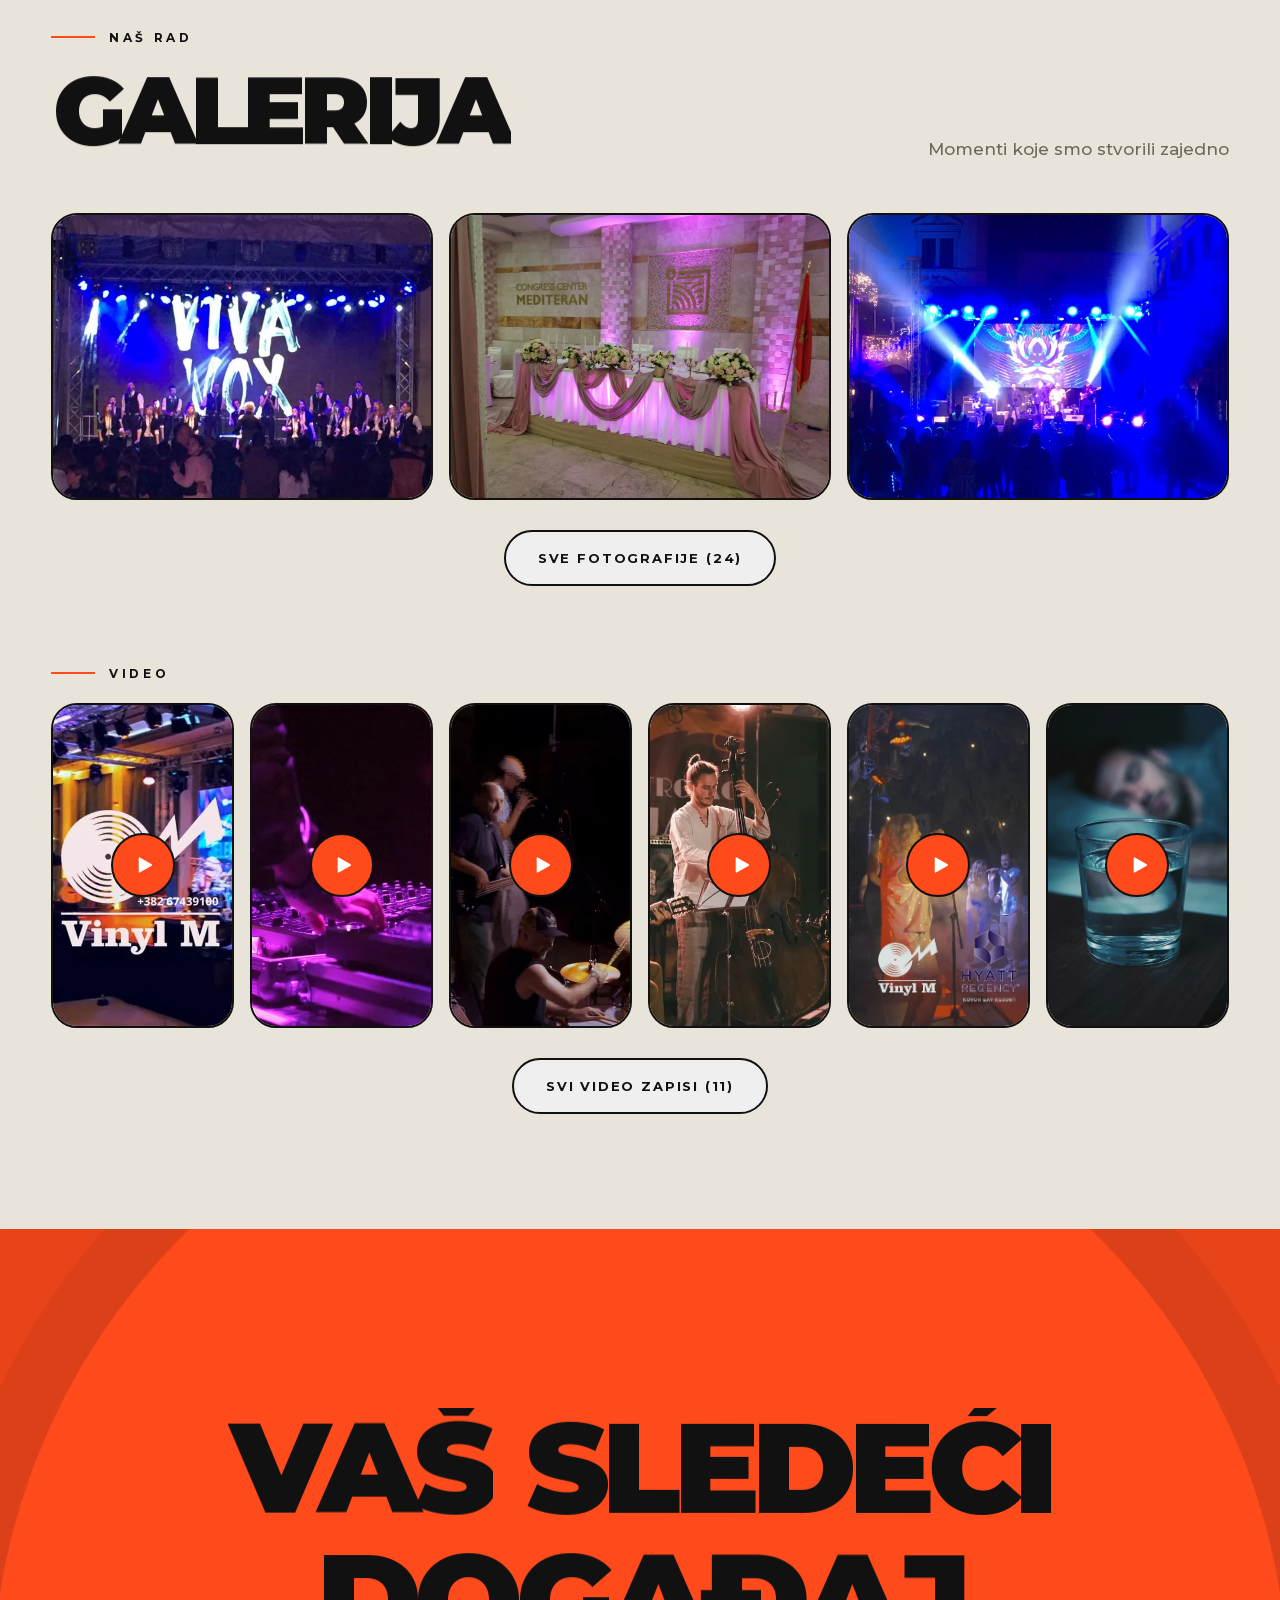
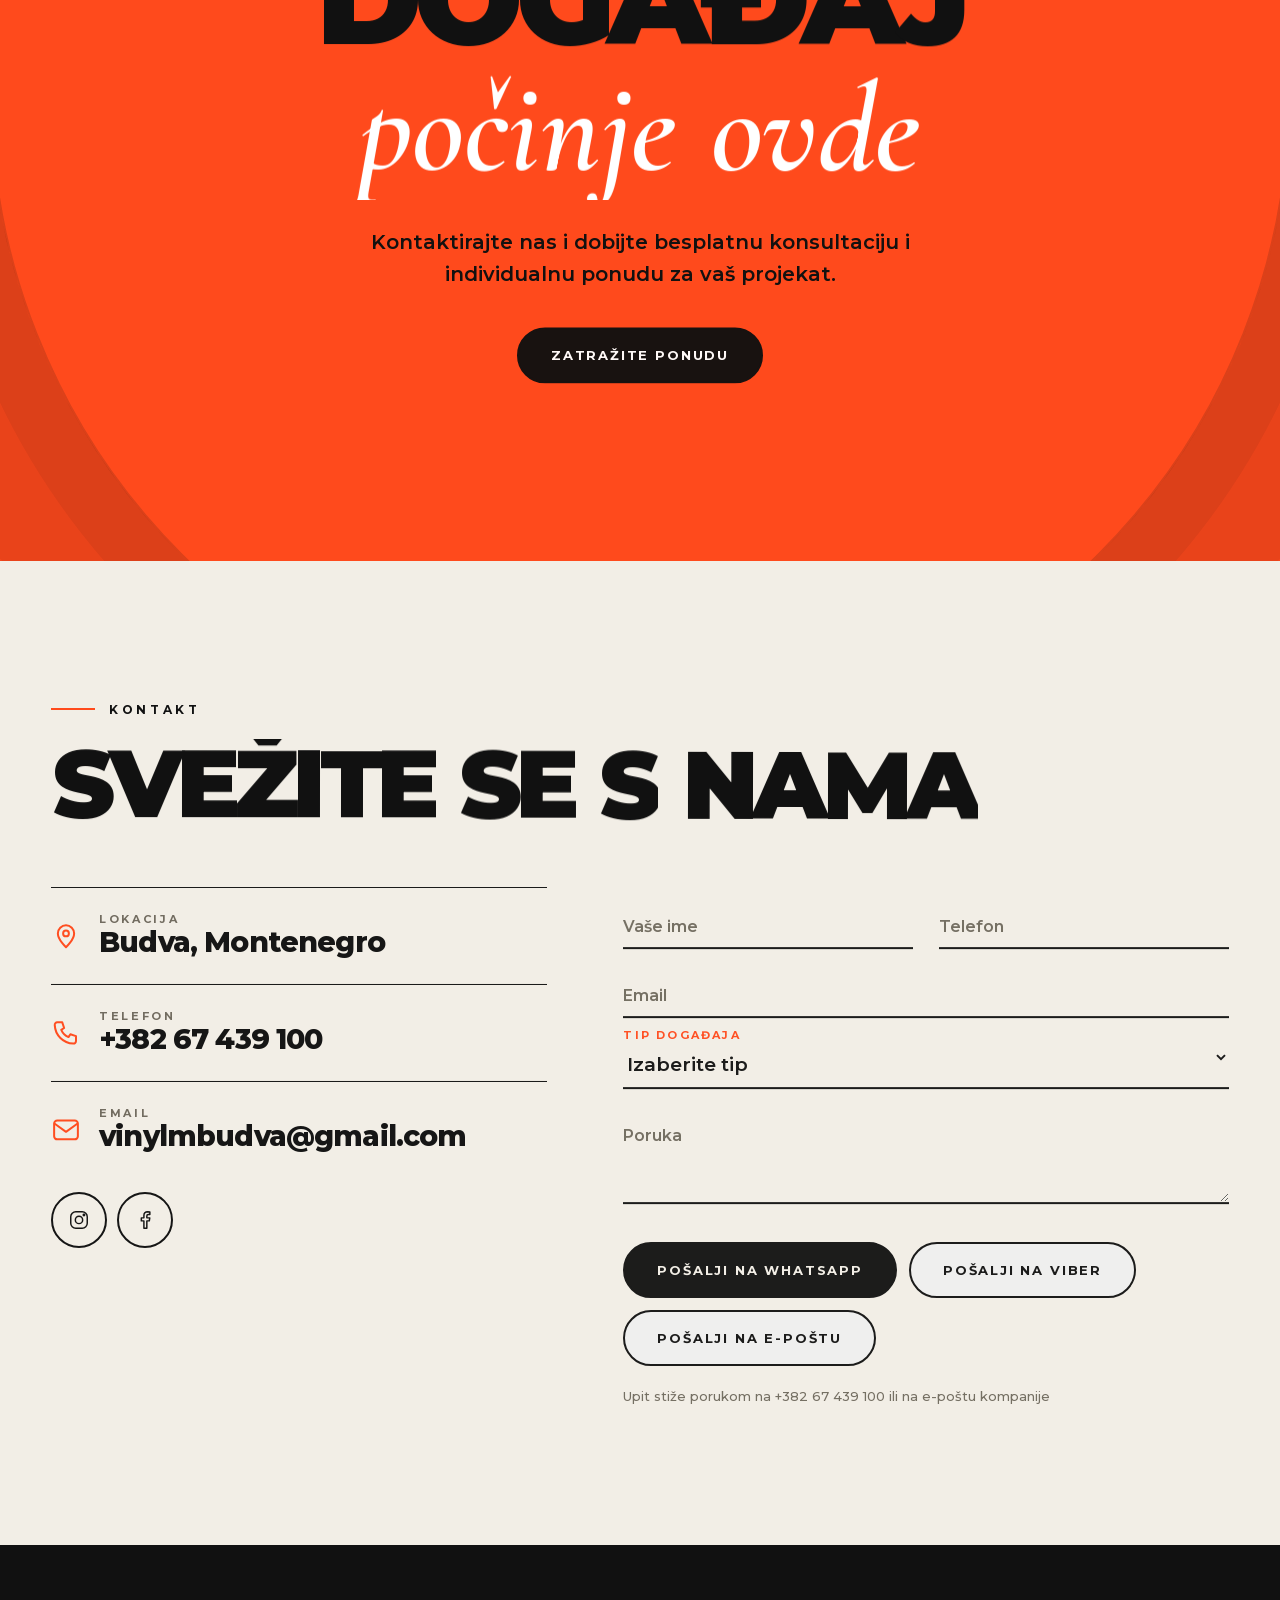
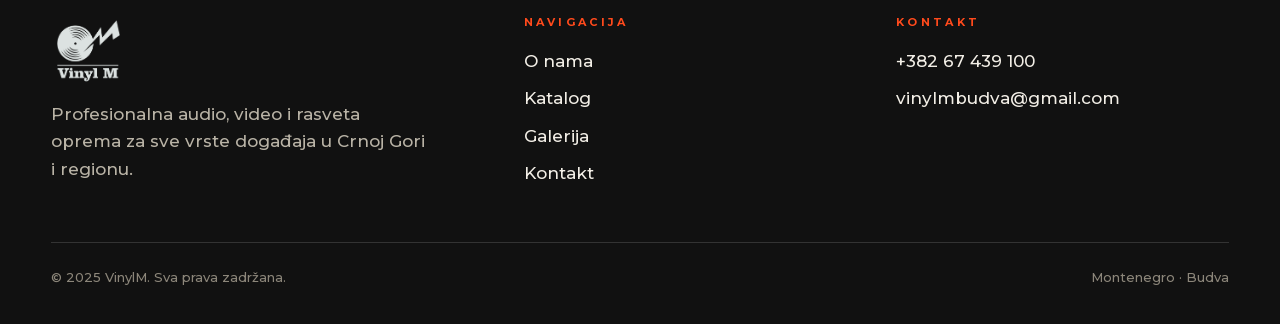
==== commit 0e9250cd: "SEO: noindex old homepage copies; old catalog/gallery pages redirect to new homepage sections (#cata" ====
--- a/effects.html
+++ b/effects.html
@@ -1,178 +1,7 @@
-<!DOCTYPE html>
-<html lang="sr-Latn">
-<head>
-  <meta charset="UTF-8">
-  <meta name="viewport" content="width=device-width, initial-scale=1.0">
-  <title>VinylM — Specijalni Efekti</title>
-  <meta name="description" content="Specijalni efekti: hazer, confetti cannons, LED ekrani, video zidovi, 3D mapping i laserski projektori za nezaboravne događaje.">
-  <link rel="preconnect" href="https://fonts.googleapis.com">
-  <link rel="preconnect" href="https://fonts.gstatic.com" crossorigin>
-  <link href="https://fonts.googleapis.com/css2?family=Outfit:wght@300;400;600;700;900&family=Inter:wght@300;400;500;600&display=swap" rel="stylesheet">
-  <link rel="stylesheet" href="https://cdnjs.cloudflare.com/ajax/libs/font-awesome/6.1.1/css/all.min.css">
-  <link rel="stylesheet" href="style.css">
-</head>
-<body>
-
-  <div class="scroll-progress" id="scrollProgress"></div>
-
-  <header class="site-header" id="siteHeader">
-    <a href="index.html" class="header-logo"><img src="images/logo.png" alt="VinylM Logo"></a>
-    <nav class="header-nav">
-      <a href="main.html" data-lang-key="navHome">Početna</a>
-      <a href="main.html#about" data-lang-key="navAbout">O nama</a>
-      <a href="sound.html" data-lang-key="navSound">Zvuk</a>
-      <a href="light.html" data-lang-key="navLight">Svetlo</a>
-      <a href="effects.html" class="active" data-lang-key="navEffects">Efekti</a>
-      <a href="gallery.html" data-lang-key="navGallery">Galerija</a>
-      <a href="main.html#contact" data-lang-key="navContact">Kontakt</a>
-    </nav>
-    <div class="header-right">
-      <div class="lang-switcher">
-        <button onclick="changeLanguage('sr')" class="active" id="langBtn-sr">MN</button>
-        <button onclick="changeLanguage('ru')" id="langBtn-ru">RU</button>
-        <button onclick="changeLanguage('en')" id="langBtn-en">EN</button>
-      </div>
-      <button class="hamburger" id="hamburger"><span></span><span></span><span></span></button>
-    </div>
-  </header>
-
-  <nav class="mobile-nav" id="mobileNav">
-    <a href="main.html" data-lang-key="navHome">Početna</a>
-    <a href="main.html#about" data-lang-key="navAbout">O nama</a>
-    <a href="sound.html" data-lang-key="navSound">Zvuk</a>
-    <a href="light.html" data-lang-key="navLight">Svetlo</a>
-    <a href="effects.html" class="active" data-lang-key="navEffects">Efekti</a>
-    <a href="gallery.html" data-lang-key="navGallery">Galerija</a>
-    <a href="main.html#contact" data-lang-key="navContact">Kontakt</a>
-    <div class="lang-switcher" style="margin-top:20px">
-      <button onclick="changeLanguage('sr')" class="active" id="mLangBtn-sr">MN</button>
-      <button onclick="changeLanguage('ru')" id="mLangBtn-ru">RU</button>
-      <button onclick="changeLanguage('en')" id="mLangBtn-en">EN</button>
-    </div>
-  </nav>
-
-  <div class="page-hero">
-    <div class="container">
-      <span class="section-label" data-lang-key="pageLabel">Oprema</span>
-      <div class="gold-divider"></div>
-      <h1 class="page-hero-title reveal" data-lang-key="pageTitle">Specijalni Efekti</h1>
-      <p class="page-hero-sub reveal delay-1" data-lang-key="pageSub">Magija koja čini vaše događaje nezaboravnim</p>
-    </div>
-  </div>
-
-  <main class="section" style="padding-top:0;">
-    <div class="container">
-      <div class="equipment-grid">
-
-        <div class="equipment-category reveal">
-          <h3><i class="fas fa-magic"></i> <span data-lang-key="catEffects">Specijalni Efekti</span></h3>
-          <ul class="equipment-list">
-            <li>HAZER</li>
-            <li>SMOKE MACHINE</li>
-            <li>FIREWORKS</li>
-            <li>FOUNTAIN</li>
-            <li>ICE SMOKE EFFECT</li>
-            <li>CONFETTI CANNON</li>
-            <li>SNOW MACHINE</li>
-            <li>BUBBLE MACHINE</li>
-          </ul>
-        </div>
-
-        <div class="equipment-category reveal delay-1">
-          <h3><i class="fas fa-tv"></i> <span data-lang-key="catLed">LED Ekrani</span></h3>
-          <ul class="equipment-list">
-            <li>LED Screen 2.6</li>
-            <li>TV Screen</li>
-            <li>Video Wall</li>
-            <li>Transparent LED</li>
-            <li>Flexible LED</li>
-          </ul>
-        </div>
-
-        <div class="equipment-category reveal delay-2">
-          <h3><i class="fas fa-film"></i> <span data-lang-key="catProjection">Projekcija</span></h3>
-          <ul class="equipment-list">
-            <li>High-Lumen Projector</li>
-            <li>Projection Screen</li>
-            <li>3D Mapping System</li>
-            <li>Short-Throw Projector</li>
-            <li>Laser Projector</li>
-          </ul>
-        </div>
-
-      </div>
-
-      <div style="text-align:center; margin-top:60px;" class="reveal">
-        <a href="main.html#contact" class="btn btn-primary btn-lg">
-          <i class="fas fa-paper-plane"></i>
-          <span data-lang-key="ctaBtn">Zatražite ponudu</span>
-        </a>
-      </div>
-    </div>
-  </main>
-
-  <footer class="site-footer">
-    <div class="container">
-      <div class="footer-bottom" style="padding-top:0; border-top:none;">
-        <p>&copy; 2025 VinylM. <span data-lang-key="footerRights">Sva prava zadržana.</span></p>
-        <div class="social-links">
-          <a href="https://www.facebook.com/share/198Ar6UoX1/" target="_blank" class="social-btn"><i class="fab fa-facebook-f"></i></a>
-          <a href="https://www.instagram.com/_vinyl_m/" target="_blank" class="social-btn"><i class="fab fa-instagram"></i></a>
-        </div>
-      </div>
-    </div>
-  </footer>
-
-  <nav class="bottom-nav">
-    <a href="main.html"><i class="fas fa-home"></i><span data-lang-key="navHome">Home</span></a>
-    <a href="effects.html" class="active"><i class="fas fa-magic"></i><span data-lang-key="navEffects">Efekti</span></a>
-    <a href="gallery.html"><i class="fas fa-images"></i><span data-lang-key="navGallery">Gallery</span></a>
-    <a href="main.html#contact"><i class="fas fa-envelope"></i><span data-lang-key="navContact">Contact</span></a>
-  </nav>
-
-  <script>
-    const langData = {
-      "sr": {
-        "pageLabel": "Oprema", "pageTitle": "Specijalni Efekti", "pageSub": "Magija koja čini vaše događaje nezaboravnim",
-        "catEffects": "Specijalni Efekti", "catLed": "LED Ekrani", "catProjection": "Projekcija",
-        "ctaBtn": "Zatražite ponudu", "footerRights": "Sva prava zadržana.",
-        "navHome": "Početna", "navAbout": "O nama", "navSound": "Zvuk", "navLight": "Svetlo", "navEffects": "Efekti", "navGallery": "Galerija", "navContact": "Kontakt"
-      },
-      "ru": {
-        "pageLabel": "Оборудование", "pageTitle": "Спецэффекты", "pageSub": "Магия, которая делает ваши мероприятия незабываемыми",
-        "catEffects": "Спецэффекты", "catLed": "Светодиодные Экраны", "catProjection": "Проекция",
-        "ctaBtn": "Запросить предложение", "footerRights": "Все права защищены.",
-        "navHome": "Главная", "navAbout": "О компании", "navSound": "Звук", "navLight": "Свет", "navEffects": "Эффекты", "navGallery": "Галерея", "navContact": "Контакты"
-      },
-      "en": {
-        "pageLabel": "Equipment", "pageTitle": "Special Effects", "pageSub": "Magic that makes your events unforgettable",
-        "catEffects": "Special Effects", "catLed": "LED Screens", "catProjection": "Projection",
-        "ctaBtn": "Get a Quote", "footerRights": "All rights reserved.",
-        "navHome": "Home", "navAbout": "About Us", "navSound": "Sound", "navLight": "Light", "navEffects": "Effects", "navGallery": "Gallery", "navContact": "Contact"
-      }
-    };
-    function changeLanguage(lang) {
-      document.documentElement.lang = lang === 'sr' ? 'sr-Latn' : lang;
-      const data = langData[lang];
-      document.querySelectorAll('[data-lang-key]').forEach(el => { const k = el.getAttribute('data-lang-key'); if (data[k]) el.innerHTML = data[k]; });
-      ['sr','ru','en'].forEach(l => {
-        const b1 = document.getElementById(`langBtn-${l}`), b2 = document.getElementById(`mLangBtn-${l}`);
-        if (b1) b1.classList.toggle('active', l === lang);
-        if (b2) b2.classList.toggle('active', l === lang);
-      });
-      document.title = lang === 'ru' ? 'VinylM — Спецэффекты' : lang === 'en' ? 'VinylM — Special Effects' : 'VinylM — Specijalni Efekti';
-    }
-    const hamburger = document.getElementById('hamburger');
-    const mobileNav = document.getElementById('mobileNav');
-    hamburger.addEventListener('click', () => { hamburger.classList.toggle('open'); mobileNav.classList.toggle('open'); });
-    window.addEventListener('scroll', () => {
-      const s = document.documentElement.scrollTop, h = document.documentElement.scrollHeight - document.documentElement.clientHeight;
-      document.getElementById('scrollProgress').style.width = (s/h*100) + '%';
-      document.getElementById('siteHeader').classList.toggle('scrolled', s > 50);
-    }, { passive: true });
-    const obs = new IntersectionObserver((es) => { es.forEach(e => { if (e.isIntersecting) { e.target.classList.add('visible'); obs.unobserve(e.target); } }); }, { threshold: 0.1 });
-    document.querySelectorAll('.reveal').forEach(el => obs.observe(el));
-    document.addEventListener('DOMContentLoaded', () => changeLanguage('sr'));
-  </script>
-</body>
-</html>
+<!doctype html>
+<html lang="sr-Latn"><head><meta charset="utf-8"><title>VinylM</title>
+<meta name="viewport" content="width=device-width,initial-scale=1">
+<meta http-equiv="refresh" content="0;url=index.html#catalog-effects">
+<link rel="canonical" href="https://vinyl-m.com/">
+<script>location.replace('index.html#catalog-effects')</script></head>
+<body><a href="index.html#catalog-effects">VinylM</a></body></html>
